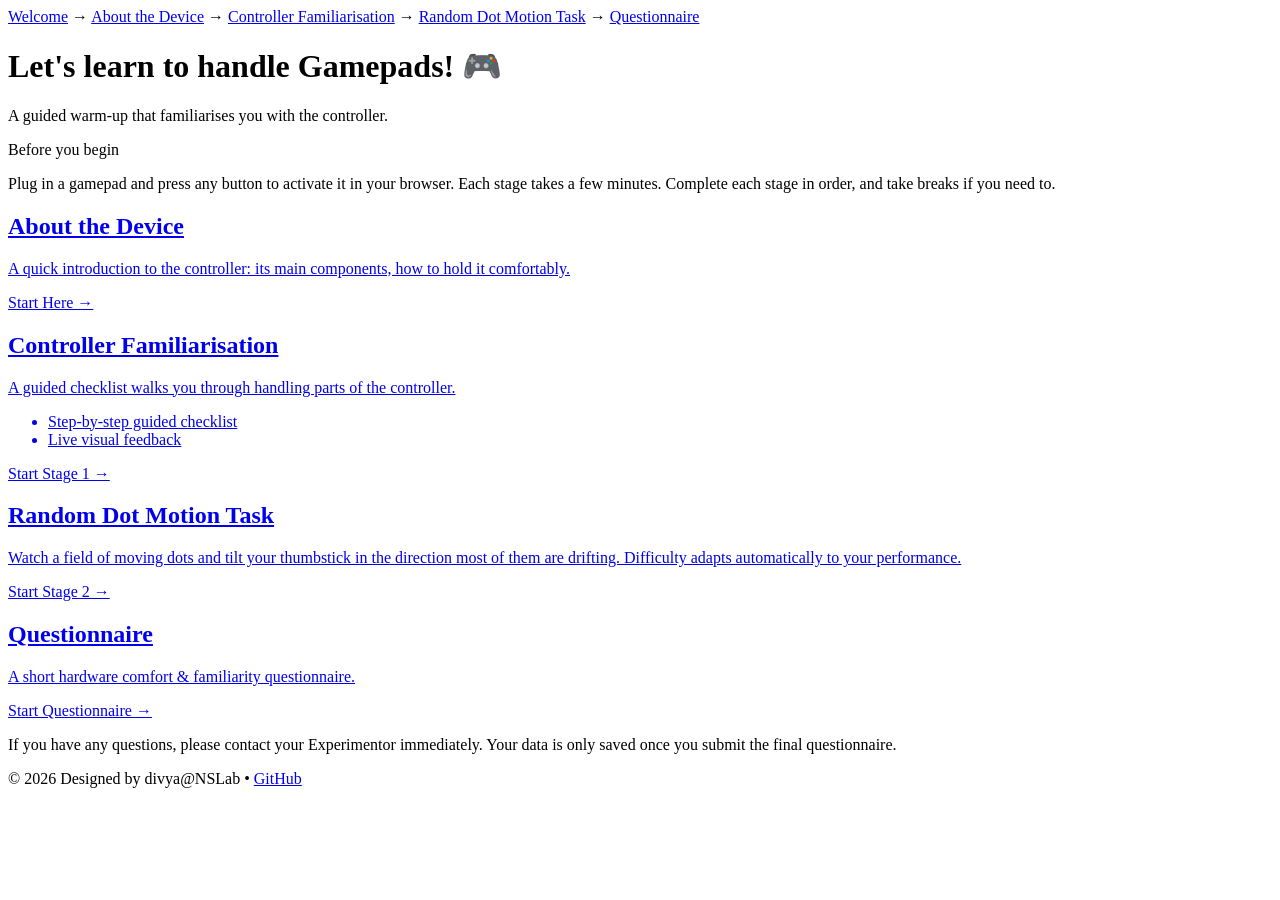
==== index.html @ e4f56fea "Remove unnecessary HTML elements from index.html" ====
<!DOCTYPE html>
<html lang="en">
<head>
    <meta charset="UTF-8">
    <meta name="viewport" content="width=device-width, initial-scale=1.0">
    <title>Gamepad Training Protocol</title>
    <link rel="stylesheet" href="styles.css">
    <link rel="icon" href="images/logo-transp.png">
</head>
<body>
    <div class="main-container">
    <div class="container">
        <nav class="stage-nav" aria-label="Training progress">
            <a class="stage-pill current" href="index.html">Welcome</a>
            <span class="stage-nav-arrow">&rarr;</span>
            <a class="stage-pill upcoming" href="about.html">About the Device</a>
            <span class="stage-nav-arrow">&rarr;</span>
            <a class="stage-pill upcoming" href="stage1.html">Controller Familiarisation</a>
            <span class="stage-nav-arrow">&rarr;</span>
            <a class="stage-pill upcoming" href="stage2.html">Random Dot Motion Task</a>
            <span class="stage-nav-arrow">&rarr;</span>
            <a class="stage-pill upcoming" href="stage3.html">Questionnaire</a>
        </nav>
        <header>
            <h1>Let's learn to handle Gamepads! 🎮</h1>
            <p>A guided warm-up that familiarises you with the controller.</p>
        </header>

        <main>
            <div class="welcome-hero">
                <span class="eyebrow">Before you begin</span>
                <p>
                    Plug in a gamepad and press any button to activate it in your browser. Each stage takes
                    a few minutes. Complete each stage in order, and take breaks if you need to. 
                </p>
            </div>

            <div class="stage-cards">
                <a class="stage-card" href="about.html">
                    <h2>About the Device</h2>
                    <p>
                        A quick introduction to the controller: its main components, how to hold it
                        comfortably.
                    </p>
                    <span class="stage-card-cta">Start Here &rarr;</span>
                </a>

                <a class="stage-card" href="stage1.html">
                    <h2>Controller Familiarisation</h2>
                    <p>
                        A guided checklist walks you through handling parts of the controller.
                    </p>
                    <ul>
                        <li>Step-by-step guided checklist</li>
                        <li>Live visual feedback</li>
                    </ul>
                    <span class="stage-card-cta">Start Stage 1 &rarr;</span>
                </a>

                <a class="stage-card" href="stage2.html">
                    <h2>Random Dot Motion Task</h2>
                    <p>
                        Watch a field of moving dots and tilt your thumbstick in the direction most of them
                        are drifting. Difficulty adapts automatically to your performance.
                    </p>
                    <span class="stage-card-cta">Start Stage 2 &rarr;</span>
                </a>

                <a class="stage-card" href="stage3.html">
                    <h2>Questionnaire</h2>
                    <p>
                        A short hardware comfort &amp; familiarity questionnaire.
                    </p>
                    <span class="stage-card-cta">Start Questionnaire &rarr;</span>
                </a>
            </div>

            <p class="welcome-note">
                If you have any questions, please contact your Experimentor immediately. Your data is only saved once you submit the final
                questionnaire.
            </p>
        </main>
    </div>
    </div>
    <footer class="site-footer" role="contentinfo">
        <div class="footer-inner">
            <p>&copy; 2026 Designed by divya@NSLab • <a href="https://github.com/pathakdivya" target="_blank" rel="noopener noreferrer">GitHub</a></p>
        </div>
    </footer>
</body>
</html>
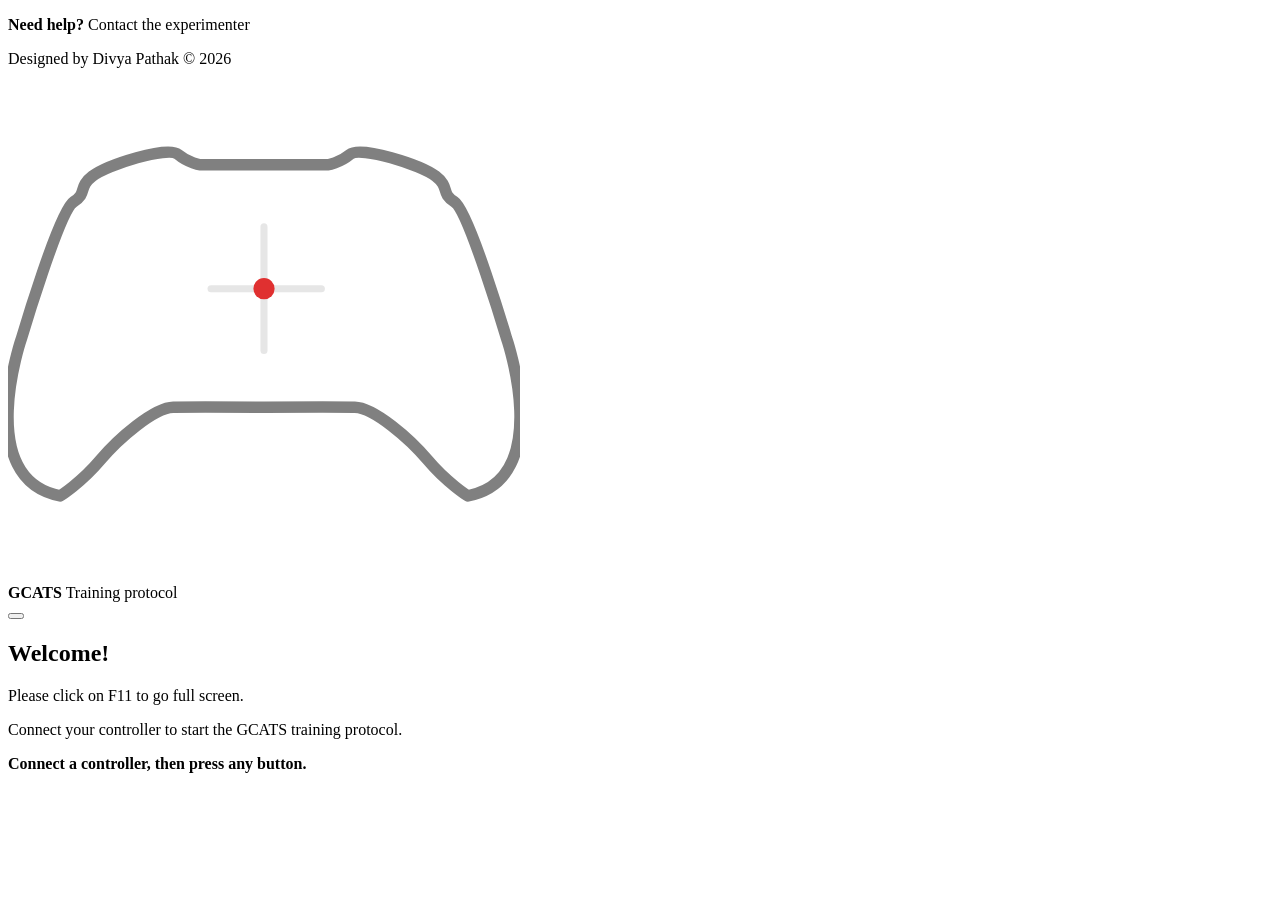
==== commit e53ed2bf: "Add initial HTML structure for GCATS Training" ====
--- a/index.html
+++ b/index.html
@@ -1,91 +1,172 @@
 <!DOCTYPE html>
-<html lang="en">
+<html lang="en" data-theme="dark">
 <head>
-    <meta charset="UTF-8">
-    <meta name="viewport" content="width=device-width, initial-scale=1.0">
-    <title>Gamepad Training Protocol</title>
-    <link rel="stylesheet" href="styles.css">
-    <link rel="icon" href="images/logo-transp.png">
+  <meta charset="UTF-8">
+  <meta name="viewport" content="width=device-width, initial-scale=1.0">
+  <title>GCATS Training</title>
+
+  <!-- Page styling -->
+  <link rel="stylesheet" href="styles.css">
+
+  <!-- Applies the saved light or dark theme  -->
+  <script>document.documentElement.dataset.theme = localStorage.getItem('gcats-theme') === 'light' ? 'light' : 'dark';</script>
+  
+  <!-- Loading index.js -->
+  <script type="module" src="index.js"></script>
 </head>
 <body>
-    <div class="main-container">
-    <div class="container">
-        <nav class="stage-nav" aria-label="Training progress">
-            <a class="stage-pill current" href="index.html">Welcome</a>
-            <span class="stage-nav-arrow">&rarr;</span>
-            <a class="stage-pill upcoming" href="about.html">About the Device</a>
-            <span class="stage-nav-arrow">&rarr;</span>
-            <a class="stage-pill upcoming" href="stage1.html">Controller Familiarisation</a>
-            <span class="stage-nav-arrow">&rarr;</span>
-            <a class="stage-pill upcoming" href="stage2.html">Random Dot Motion Task</a>
-            <span class="stage-nav-arrow">&rarr;</span>
-            <a class="stage-pill upcoming" href="stage3.html">Questionnaire</a>
-        </nav>
-        <header>
-            <h1>Let's learn to handle Gamepads! 🎮</h1>
-            <p>A guided warm-up that familiarises you with the controller.</p>
-        </header>
 
-        <main>
-            <div class="welcome-hero">
-                <span class="eyebrow">Before you begin</span>
-                <p>
-                    Plug in a gamepad and press any button to activate it in your browser. Each stage takes
-                    a few minutes. Complete each stage in order, and take breaks if you need to. 
-                </p>
+
+  <div class="page-shell">
+
+    <!-- Footer -->
+    <footer class="site-footer">
+      <p class="note"><strong>Need help?</strong> Contact the experimenter</p>
+      <div>Designed by Divya Pathak © 2026</div>
+    </footer>
+
+    <div class="neo-shell">
+
+      <!-- Header elements -->
+      <div class="neo-topbar">
+        <div class="brand" aria-label="GCATS Gamepad Training">
+          <div class="brand-mark">
+            <img
+              src="./images/gcats-logo.svg"
+              alt=""
+              class="brand-logo"
+              aria-hidden="true"
+            />
+          </div>
+          <div class="brand-copy">
+            <strong>GCATS</strong>
+            <span>Training protocol</span>
+          </div>
+        </div>
+        <div class="topbar-actions">
+          
+          <!-- Debug helper, mouse only.
+               Visible from the connected screen until the practice ends. -->
+          <button id="skip-step" class="skip-step" type="button" tabindex="-1" hidden>Skip this step</button>
+          
+          <!-- Icon is updated by updateThemeButton() in index.js -->
+          <button
+            id="theme-toggle"
+            class="theme-toggle"
+            type="button"
+            aria-label="Switch colour theme">
+          </button>
+        </div>
+      </div>
+
+      <!-- WELCOME: full-page overlay until full screen and a controller are ready -->
+        <section id="welcome-prompt" class="welcome-prompt" role="dialog" aria-modal="true" aria-labelledby="welcome-prompt-heading">
+        <div class="welcome-prompt-card">
+          <h2 id="welcome-prompt-heading">Welcome!</h2>
+          <p>Please click on F11 to go full screen.</p>
+          <p>Connect your controller to start the GCATS training protocol.</p>
+          <p class="note"><strong>Connect a controller, then press any button.</strong></p>
+        </div>
+      </section>
+
+      <!-- Gamepad !!! -->
+      <main>
+        <div id="training-content" hidden>
+          <section class="hero-grid">
+            
+            <!-- Controller card -->
+            <section class="gamepad-card" id="gamepad-welcome" aria-live="polite" aria-atomic="true">
+              <div class="status-row">
+                <div>
+                  <div id="status-badge" class="status-badge"><span class="status-dot"></span><span id="status-text">Not connected</span></div>
+                  <p id="gamepad-name" class="device-id"></p>
+                </div>
+              </div>
+
+              <!-- If Unknown brand: the participant picks their controller layout-->
+              <div id="gamepad-unknown" class="state" hidden>
+                <h2>Which layout matches?</h2>
+                <p>Your gamepad is connected, but we cannot confidently identify its layout. Choose the controller that looks like yours.</p>
+                <div class="layout-grid">
+                  <button id="choose-xbox" class="layout-choice" type="button" aria-label="Use Xbox controller layout">
+                    <img src="images/Xbox/blank.png" alt="Xbox controller">
+                    <span>XBOX <b aria-hidden="true">→</b></span>
+                  </button>
+                  <button id="choose-playstation" class="layout-choice" type="button" aria-label="Use PlayStation controller layout">
+                    <img src="images/Playstation/blank.png" alt="PlayStation controller">
+                    <span>PLAYSTATION <b aria-hidden="true">→</b></span>
+                  </button>
+                </div>
+              </div>
+
+              <!-- else Recognised brand, parameters set by index.js -->
+              <div id="gamepad-connected" class="state" hidden>
+                <h2 id="connected-heading"></h2>
+                <img id="gamepad-hold-image" class="holding-image" src="" alt="">
+                <p>Press any button on the gamepad to begin.</p>
+              </div>
+
+              <!-- Navigation tutorial -->
+              <section id="navigation-prompt" role="dialog" aria-modal="true" aria-labelledby="navigation-prompt-heading" hidden>
+                <div class="navigation-prompt-card">
+                  <span id="navigation-prompt-heading" class="kicker">Remember these buttons!</span>
+                  <div class="navigation-prompt-grid">
+                    <div class="navigation-prompt-copy">
+                      <img id="navigation-action-image" class="navigation-action-image" src="images/Xbox/d_pad.png" alt="Neon illustration of a gamepad D-pad">
+                      <p id="navigation-action-copy">Press D-pad up or down once. This action is for going to the next page or back to the previous page.</p>
+                      <ul>
+                        <li id="navigation-action-step"><span class="navigation-key">STEP 1 OF 13</span> D-pad up</li>
+                      </ul>
+                      <p id="navigation-practice-status" class="navigation-practice-status">Try: D-pad up.</p>
+                    </div>
+                  </div>
+                </div>
+              </section>
+            </section>
+          </section>
+
+          <!-- Begin Training Introduction card -->
+          <div id="training-intro" class="intro" hidden>
+            <h2>Okay, we are now beginning with the training :)</h2>
+            <h2> A guided training session will follow, which will familiarise you with the gamepad device and how you respond with it.</h2>
+          </div>
+
+          <!-- OVERVIEW: the four stages that follow  -->
+          <section id="training-stages" class="stages" aria-labelledby="training-heading" hidden>
+            <div id="training-heading" class="section-label">What happens next?</div>
+            <div class="stage-grid">
+              <a class="stage-card">
+                <span class="stage-num">Stage 1</span>
+                <h3>About the device</h3>
+                <p>Learn the main controller parts and how they will be used.</p>
+              </a>
+
+              <a class="stage-card">
+                <span class="stage-num">Stage 2</span>
+                <h3>Guided Handling Practice</h3>
+                <p>Practise response using the controller with a guided checklist.</p>
+              </a>
+
+              <a class="stage-card">
+                <span class="stage-num">Stage 3</span>
+                <h3>Small Game</h3>
+                <p>Very short training exercise for improving response using a controller thumbstick</p>
+              </a>
+
+              <a class="stage-card">
+                <span class="stage-num">Stage 4</span>
+                <h3>Questionnaire</h3>
+                <p>Tell us about your prior experience and current level of comfort with the controller.</p>
+              </a>
             </div>
+            
+            <!-- What to do next; the text is set by completeNavigation() in index.js -->
+            <p id="training-next" class="training-next"></p>
+          </section>
+        </div>
+      </main>
+    </div>
 
-            <div class="stage-cards">
-                <a class="stage-card" href="about.html">
-                    <h2>About the Device</h2>
-                    <p>
-                        A quick introduction to the controller: its main components, how to hold it
-                        comfortably.
-                    </p>
-                    <span class="stage-card-cta">Start Here &rarr;</span>
-                </a>
-
-                <a class="stage-card" href="stage1.html">
-                    <h2>Controller Familiarisation</h2>
-                    <p>
-                        A guided checklist walks you through handling parts of the controller.
-                    </p>
-                    <ul>
-                        <li>Step-by-step guided checklist</li>
-                        <li>Live visual feedback</li>
-                    </ul>
-                    <span class="stage-card-cta">Start Stage 1 &rarr;</span>
-                </a>
-
-                <a class="stage-card" href="stage2.html">
-                    <h2>Random Dot Motion Task</h2>
-                    <p>
-                        Watch a field of moving dots and tilt your thumbstick in the direction most of them
-                        are drifting. Difficulty adapts automatically to your performance.
-                    </p>
-                    <span class="stage-card-cta">Start Stage 2 &rarr;</span>
-                </a>
-
-                <a class="stage-card" href="stage3.html">
-                    <h2>Questionnaire</h2>
-                    <p>
-                        A short hardware comfort &amp; familiarity questionnaire.
-                    </p>
-                    <span class="stage-card-cta">Start Questionnaire &rarr;</span>
-                </a>
-            </div>
-
-            <p class="welcome-note">
-                If you have any questions, please contact your Experimentor immediately. Your data is only saved once you submit the final
-                questionnaire.
-            </p>
-        </main>
-    </div>
-    </div>
-    <footer class="site-footer" role="contentinfo">
-        <div class="footer-inner">
-            <p>&copy; 2026 Designed by divya@NSLab • <a href="https://github.com/pathakdivya" target="_blank" rel="noopener noreferrer">GitHub</a></p>
-        </div>
-    </footer>
+  </div>
 </body>
 </html>
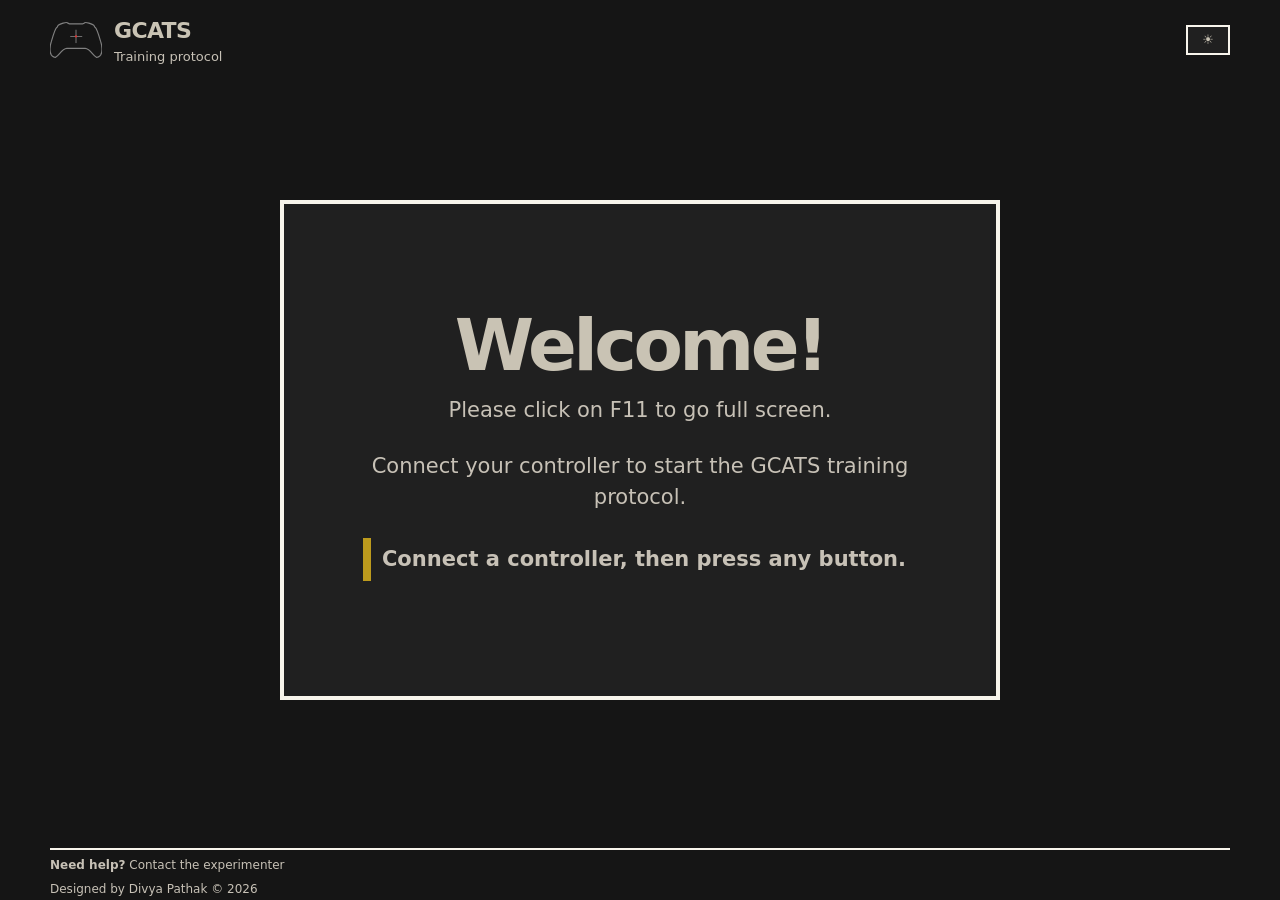
==== commit 35fa80b7: "Update index.html" ====
--- a/index.html
+++ b/index.html
@@ -136,25 +136,24 @@
             <div id="training-heading" class="section-label">What happens next?</div>
             <div class="stage-grid">
               <a class="stage-card">
-                <span class="stage-num">Stage 1</span>
                 <h3>About the device</h3>
                 <p>Learn the main controller parts and how they will be used.</p>
               </a>
 
               <a class="stage-card">
-                <span class="stage-num">Stage 2</span>
+                <span class="stage-num">Stage 1</span>
                 <h3>Guided Handling Practice</h3>
                 <p>Practise response using the controller with a guided checklist.</p>
               </a>
 
               <a class="stage-card">
-                <span class="stage-num">Stage 3</span>
+                <span class="stage-num">Stage 2</span>
                 <h3>Small Game</h3>
                 <p>Very short training exercise for improving response using a controller thumbstick</p>
               </a>
 
               <a class="stage-card">
-                <span class="stage-num">Stage 4</span>
+                <span class="stage-num">Stage 3</span>
                 <h3>Questionnaire</h3>
                 <p>Tell us about your prior experience and current level of comfort with the controller.</p>
               </a>
--- a/styles.css
+++ b/styles.css
@@ -0,0 +1,318 @@
+/* ===== COLOURS: light theme is the default; the dark block replaces the values when <html data-theme="dark"> ===== */
+:root { --bg: #ffffff; --ink: #171717; --panel: #fffdf7; --muted: #5f5a50; --border: #171717; --blue: #7aa7ff; --yellow: #ffd84d; --green: #65d987; --red: #ff6b6b; --purple: #ba9cff; --shadow: #333333; --sage: #a0af77; --warm-sand: #9ea149; --muted-blue: #a3c1ad; --wash: #8b9eb2; }
+html[data-theme="dark"] { --bg: #151515; --ink: #c9c3b4; --panel: #202020; --muted: #c7c1b6; --border: #f8f5ec; --blue: #7aa7ff; --yellow: #bd9b1d; --green: #69e18c; --red: #a76f6f; --purple: #b69cff; --sage: #1b1f11; --warm-sand: #213a52; --muted-blue: #2f3d4f; --shadow: #d3dad9; --wash: #283425; }
+
+/* ===== BASE PAGE ===== */
+* { box-sizing: border-box; }
+body { margin: 0; background: var(--bg); color: var(--ink); font-family: Inter,ui-sans-serif,system-ui,-apple-system,BlinkMacSystemFont,"Segoe UI",sans-serif; line-height: 1.5; width: 100%; height: 100%; overflow: hidden; }
+body { display: flex; flex-direction: column; min-height: 100vh; }
+
+/* ===== 1. WELCOME OVERLAY ===== */
+.welcome-prompt { position: fixed; inset: 0; z-index: 20; display: grid; place-items: center; padding: 24px; background: var(--bg); }
+.welcome-prompt[hidden] { display: none; }
+.welcome-prompt-card { width: min(720px, 100%); padding: clamp(28px, 6vw, 72px); border: 4px solid var(--border); background: var(--panel); text-align: center; }
+.welcome-prompt-card h2 { margin: 16px 0; font-size: clamp(34px, 7vw, 72px); line-height: .95; letter-spacing: -.05em; }
+.welcome-prompt-card p { max-width: 560px; margin: 0 auto 24px; color: var(--muted); font-size: clamp(16px, 2vw, 21px); }
+
+/* ===== NAVIGATION PRACTICE OVERLAY ===== */
+.navigation-prompt-card { width: min(1100px, 100%); max-height: calc(100vh - 48px); padding: clamp(22px, 4vw, 42px); border: 4px solid var(--border); background: var(--panel); }
+.navigation-prompt-grid { grid-template-columns: minmax(0, 1fr) minmax(280px, .8fr); gap: 24px; align-items: center; }
+.navigation-prompt-copy p, .navigation-prompt-copy li { color: var(--muted); font-size: clamp(10px, 1.5vw, 18px); }
+.navigation-prompt-copy li + li { margin-top: 10px; }
+.navigation-key { display: inline-block; min-width: 44px; padding: 4px 8px; border: 2px solid var(--border); background: var(--yellow); color: #111; font-weight: 900; text-align: center; }
+#navigation-action-step .navigation-key { min-width: 0; padding: 0; border: 0; background: none; color: inherit; font-weight: 800; }
+.navigation-practice-status { margin-top: 18px; padding: 12px; border: 2px solid var(--border); background: var(--bg); font-weight: 800; }
+.navigation-prompt-card .navigation-action-image { display: block; width: min(100%, 420px); margin: 0 auto 18px; object-fit: contain; }
+
+@media (max-width: 760px) {
+  .navigation-prompt-grid { grid-template-columns: 1fr; }
+}
+
+/* ===== PAGE FRAME, TOP BAR AND LOGO ===== */
+.page-shell { height: 100vh; display: grid; grid-template-rows: auto 1fr auto; overflow: hidden; }
+button, a { font: inherit; }
+a { color: inherit; }
+.neo-shell { width: min(1180px,calc(100% - 32px)); margin: 0 auto; padding: 24px 0 52px; }
+.neo-topbar { align-items: center; gap: 16px; margin-bottom: 34px; position: relative; z-index: 30; }
+.site-footer .note { margin: 0 0 6px; padding: 0; border-left: 0; background: transparent; font-size: inherit; }
+.brand { display: flex; align-items: center; gap: 12px; }
+.brand-mark { display: flex; place-items: center; width: 52px; height: 52px; color: #111; font-weight: 950; font-size: 22px; }
+.brand-mark { align-items: center; justify-content: center; background: transparent; }
+.brand-logo { display: block; width: 100%; height: 100%; object-fit: contain; }
+.brand-copy strong { display: block; font-size: 22px; letter-spacing: -.03em; }
+.brand-copy span { display: block; color: var(--muted); font-size: 13px; }
+.theme-toggle { width: 48px; min-width: 48px; height: 32px; min-height: 32px; display: inline-flex; align-items: center; justify-content: center; flex: 0 0 auto; border: 2px solid var(--border); background: var(--panel); color: var(--ink); padding: 0; font-size: 14px; line-height: 1; white-space: nowrap; font-weight: 850; cursor: pointer; }
+.theme-toggle:active, .layout-choice:active { transform: translate(3px,3px); }
+
+/* ===== INTRO HEADING AND CONTROLLER CARD ===== */
+.hero-grid { display: grid; grid-template-columns: minmax(0,1.05fr) minmax(360px,.95fr); gap: 28px; align-items: stretch; }
+.intro { padding: 8px 4px; }
+.kicker { display: inline-block; background: var(--yellow); color: #111; border: 3px solid #111; padding: 6px 10px; font-weight: 950; text-transform: uppercase; letter-spacing: .08em; font-size: 12px; transform: rotate(-1deg); }
+h1 { font-size: clamp(46px,7vw,88px); line-height: .91; letter-spacing: -.065em; margin: 22px 0 20px; max-width: 760px; }
+.intro>p { font-size: clamp(18px,2vw,23px); max-width: 650px; color: var(--muted); margin: 0 0 26px; }
+.gamepad-card { background: var(--panel); border: 2px solid var(--border); padding: 22px; min-height: 500px; display: flex; flex-direction: column; }
+.status-row { display: flex; align-items: flex-start; justify-content: space-between; gap: 14px; margin-bottom: 18px; }
+.status-badge { display: inline-flex; align-items: center; gap: 9px; border: 2px solid var(--border); padding: 7px 10px; background: var(--red); color: #111; font-weight: 950; text-transform: uppercase; font-size: 12px; }
+.status-badge.connected { background: var(--green); }
+.status-dot { width: 10px; height: 10px; border: 2px solid #111; background: #111; border-radius: 50%; }
+.device-id { font-size: 12px; color: var(--muted); overflow-wrap: anywhere; margin: 8px 0 0; }
+.state { flex: 1; display: flex; flex-direction: column; justify-content: center; }
+.state h2 { font-size: clamp(30px,4vw,48px); line-height: 1; letter-spacing: -.045em; margin: 8px 0 12px; }
+.state p { color: var(--muted); margin: 0 0 18px; }
+.holding-image { display: block; width: 100%; max-height: 430px; object-fit: contain; margin: 4px auto 10px; border: 3px solid var(--border); background: #000; }
+.layout-grid { display: grid; grid-template-columns: 1fr 1fr; gap: 14px; margin-top: 6px; }
+.layout-choice { border: 3px solid var(--border); background: var(--bg); color: var(--ink); box-shadow: 5px 5px 0 var(--shadow); padding: 10px; cursor: pointer; text-align: left; font-weight: 950; }
+.layout-choice img { display: block; width: 100%; aspect-ratio: 1/1; object-fit: contain; background: #000; border: 2px solid var(--border); margin-bottom: 10px; }
+.layout-choice span { display: flex; justify-content: space-between; align-items: center; gap: 8px; }
+.layout-choice:focus-visible, .theme-toggle:focus-visible { outline: 4px solid var(--blue); outline-offset: 4px; }
+
+/* ===== OVERVIEW ("What happens next?") ===== */
+.stages { margin-top: 52px; }
+.section-label { font-size: 13px; font-weight: 950; text-transform: uppercase; letter-spacing: .1em; margin-bottom: 14px; }
+.stage-grid { display: grid; grid-template-columns: repeat(4,1fr); }
+.stage-card { display: flex; flex-direction: column; text-decoration: none; background: var(--panel); border: 0.5px solid var(--border); box-shadow: 2px 2px 0 var(--shadow); padding: 18px; min-height: 225px; }
+.stage-card:nth-child(1) { background: var(--sage); color: var(--ink); }
+.stage-card:nth-child(2) { background: var(--warm-sand); color: var(--ink); }
+.stage-card:nth-child(3) { background: var(--muted-blue); color: var(--ink); }
+.stage-card:nth-child(4) { background: var(--wash); color: var(--ink); }
+.stage-num { font-size: 13px; font-weight: 950; text-transform: uppercase; }
+.stage-card h3 { font-size: 22px; line-height: 1.05; letter-spacing: -.03em; margin: 26px 0 10px; color: inherit; }
+.stage-card p { font-size: 12px; margin: 0 0 16px; color: inherit; }
+.stage-card strong { margin-top: auto; }
+
+/* ===== HELP NOTE AND FOOTER ===== */
+.note { margin-top: 28px; border-left: 8px solid var(--yellow); padding: 12px 16px; background: var(--panel); font-size: 14px; }
+.site-footer { width: min(1180px,calc(100% - 32px)); margin: 0 auto 32px; border-top: 3px solid var(--border); padding-top: 16px; color: var(--muted); font-size: 13px; position: relative; z-index: 30; }
+[hidden] { display: none!important; }
+
+@media(max-width:1000px) {
+  .neo-topbar { grid-template-columns: auto minmax(0, 1fr) auto; gap: 12px; }
+  .hero-grid { grid-template-columns: 1fr; }
+  .gamepad-card { min-height: 430px; }
+  .stage-grid { grid-template-columns: 1fr 1fr; }
+}
+
+@media(max-width:560px) {
+  .neo-shell { width: min(100% - 20px,1180px); padding-top: 14px; }
+  .brand-copy span { display: none; }
+  .theme-toggle { width: 44px; min-width: 44px; height: 30px; min-height: 30px; font-size: 13px; }
+  .layout-grid, .stage-grid { grid-template-columns: 1fr; }
+  .gamepad-card { padding: 16px; box-shadow: 5px 5px 0 var(--shadow); }
+  h1 { font-size: 48px; }
+}
+
+@media (min-width: 901px) {
+  html, body { width: 100%; margin: 0; overflow: hidden; }
+  .neo-shell { width: min(1180px, calc(100% - 32px)); margin: 0 auto; padding: clamp(10px, 1.5vh, 18px) 0 clamp(8px, 1vh, 12px); grid-template-rows: auto auto minmax(0, 1fr); }
+  .neo-topbar { display: grid; grid-template-columns: auto 1fr auto; align-items: center; gap: 24px; margin-bottom: 20px; }
+  .brand, .theme-toggle { flex-shrink: 0; }
+  main { display: grid; grid-template-rows: minmax(0, 1fr) auto auto; gap: clamp(8px, 1.1vh, 12px); }
+  .hero-grid { min-height: 0; height: 100%; gap: clamp(18px, 2vw, 28px); align-items: stretch; }
+  .intro { min-height: 0; padding: 4px; align-self: center; }
+  h1 { font-size: clamp(42px, min(6.5vw, 7.2vh), 76px); margin: clamp(8px, 1.4vh, 16px) 0 clamp(8px, 1.2vh, 14px); }
+  .intro > p { font-size: clamp(16px, min(1.8vw, 2.1vh), 21px); margin-bottom: 0; }
+  .gamepad-card { min-height: 0; height: 100%; padding: clamp(12px, 1.6vh, 18px); }
+  .status-row { margin-bottom: clamp(6px, 0.9vh, 10px); }
+  .state { min-height: 0; }
+  .state h2 { font-size: clamp(28px, min(3.4vw, 4.2vh), 42px); margin: 6px 0 9px; }
+  .state p { margin-bottom: clamp(8px, 1vh, 12px); }
+  .holding-image { width: auto; max-width: 100%; height: auto; max-height: min(24vh, 235px); margin: 2px auto 6px; }
+  .layout-grid { gap: 10px; }
+  .layout-choice { padding: 8px; }
+  .layout-choice img { aspect-ratio: auto; height: min(16vh, 145px); object-fit: contain; margin-bottom: 7px; }
+  .stages { margin-top: 0; }
+  .section-label { margin-bottom: 7px; }
+  .stage-grid { gap: 10px; }
+  .stage-card { min-height: 0; height: clamp(108px, 13vh, 138px); padding: 11px 13px; }
+  .stage-num { font-size: 11px; }
+  .stage-card h3 { font-size: clamp(16px, 1.9vh, 19px); margin: 5px 0 4px; }
+  .stage-card p { font-size: clamp(11px, 1.35vh, 13px); line-height: 1.25; margin: 0 0 4px; }
+  .stage-card strong { font-size: 12px; }
+  .note { margin-top: 0; padding: 6px 11px; font-size: 12px; }
+  .site-footer { width: min(1180px, calc(100% - 32px)); height: clamp(30px, 4vh, 40px); margin: 0 auto; padding-top: 6px; border-top: 2px solid var(--border); font-size: 12px; }
+}
+
+@media (min-width: 901px) and (max-height: 720px) {
+  .brand-mark { width: 44px; height: 44px; }
+  .brand-copy strong { font-size: 19px; }
+  .theme-toggle { width: 44px; min-width: 44px; height: 30px; min-height: 30px; padding: 0; font-size: 13px; }
+  h1 { font-size: clamp(36px, 6vh, 48px); }
+  .intro > p { font-size: 15px; line-height: 1.35; }
+  .holding-image { max-height: 19vh; }
+  .layout-choice img { height: min(13vh, 105px); }
+  .stage-card { height: 96px; padding: 8px 10px; }
+  .stage-card h3 { font-size: 15px; margin: 3px 0; }
+  .stage-card p { font-size: 10.5px; line-height: 1.15; }
+  .section-label, .note { font-size: 11px; }
+}
+
+@media (min-width: 901px) {
+  html, body { height: auto; min-height: 100%; overflow-x: hidden; overflow-y: auto; }
+  .page-shell { min-height: 100dvh; height: 100dvh; display: grid; grid-template-rows: minmax(0, 1fr) auto; overflow: hidden; }
+  .neo-shell { height: 100%; min-height: 0; overflow: visible; }
+  .neo-shell { display: block; }
+  main { min-height: 0; overflow: visible; }
+  .theme-toggle { width: 44px; min-width: 44px; height: 30px; min-height: 30px; padding: 0; font-size: 13px; }
+  .site-footer { margin-bottom: 16px; }
+}
+/* All Welcome-flow states use one stable centered box. */
+.welcome-prompt-card, .navigation-prompt-card, #gamepad-welcome { width: min(720px, calc(100vw - 48px)); height: min(500px, calc(100dvh - 180px)); min-height: 0; max-height: none; padding: clamp(24px, 4vw, 48px); border: 4px solid var(--border); box-sizing: border-box; }
+.welcome-prompt-card .kicker, .navigation-prompt-card .kicker { transform: none; }
+.welcome-prompt-card, .navigation-prompt-card { display: flex; flex-direction: column; justify-content: center; overflow: hidden; }
+#gamepad-welcome { position: fixed; top: 50%; left: 50%; z-index: 25; transform: translate(-50%, -50%); overflow: hidden; }
+#navigation-prompt { position: absolute; inset: 0; z-index: 2; display: grid; place-items: center; padding: 0; background: var(--panel); }
+#navigation-prompt[hidden] { display: none; }
+#navigation-prompt .navigation-prompt-card { width: 100%; height: 100%; max-height: none; padding: clamp(24px, 4vw, 48px); border: 0; overflow: hidden; }
+.navigation-prompt-card { overflow: hidden; }
+.navigation-prompt-grid { display: block; }
+.neo-topbar { display: flex; justify-content: flex-start; }
+.neo-topbar .theme-toggle { margin-left: auto; }
+.navigation-prompt-card .navigation-action-image { max-height: 190px; }
+
+@media (max-width: 760px) {
+  .welcome-prompt-card, .navigation-prompt-card, #gamepad-welcome { width: calc(100vw - 28px); height: min(520px, calc(100dvh - 140px)); padding: 22px; }
+}
+/* Footer is listed before the page in index.html but shown at the bottom. */
+.page-shell > .site-footer { order: 2; }
+/* Navigation practice: message shown after the right button is pressed. */
+.navigation-practice-status.pressed { background: var(--green); color: #111; }
+/* Overview after the practice: centre it on the page instead of the bottom. */
+#training-content { min-height: calc(100dvh - 200px); display: flex; flex-direction: column; justify-content: center; }
+/* Arrow between the stage cards, drawn in the gap beside each card. */
+.stage-grid { --stage-gap: 36px; gap: var(--stage-gap); }
+.stage-card { position: relative; }
+.stage-card:not(:last-child)::after { content: "→"; position: absolute; top: 50%; left: 100%; width: var(--stage-gap); transform: translateY(-50%); text-align: center; color: var(--ink); font-size: 22px; font-weight: 900; }
+
+@media (max-width: 1000px) {
+  .stage-card:not(:last-child)::after { display: none; }
+}
+/* Last navigation page: a taller choice box with space between the lines. */
+.navigation-practice-status.roomy { padding: 22px 16px; line-height: 2.4; }
+/* The Y / B key boxes inherit the tall line spacing and touch each other; give them their own height and some space on either side. */
+.navigation-practice-status.roomy .navigation-key { line-height: 1.2; margin: 0 8px; vertical-align: middle; }
+/* Space between the "Remember these buttons!" heading and the picture below it. */
+.navigation-prompt-card .kicker { margin-bottom: 8px; }
+/* Learn to handle the gamepad: the choice box under the stage cards. */
+.training-next { display: inline-block; margin: 24px 0 0; padding: 14px 20px; border: 2px solid var(--border); background: var(--panel); font-weight: 800; }
+/* Overview layout fixes (the controller card is fixed-position, so the grid that holds it is empty here and must not take up any height). */
+#training-content > .hero-grid { height: auto; min-height: 0; flex: 0 0 auto; }
+/* Line the intro text up with the stage cards instead of centring it. */
+#training-content > .intro { align-self: stretch; max-width: none; padding: 0; margin-bottom: 28px; }
+#training-content > .intro > p { max-width: 900px; }
+/* Top-right group: debug "Skip this step" button next to the theme switch. */
+.topbar-actions { display: flex; align-items: center; gap: 12px; margin-left: auto; }
+.skip-step { height: 30px; padding: 0 12px; border: 2px solid var(--border); background: var(--panel); color: var(--ink); font-size: 13px; font-weight: 850; cursor: pointer; }
+
+/* ===== ABOUT PAGE (about.html): rules that would clash with the index page are scoped to body.page-about ===== */
+html:has(body.page-about), body.page-about { width: 100%; height: 100%; margin: 0; overflow: hidden; }
+body.page-about { background: var(--bg); color: var(--ink); font-family: Inter, ui-sans-serif, system-ui, -apple-system, BlinkMacSystemFont, "Segoe UI", sans-serif; line-height: 1.5; }
+.is-hidden { display: none !important; }
+
+/* ===== 3. PAGE SHELL — centred column holding everything ===== */
+body.page-about .neo-shell { width: min(1180px, calc(100% - 32px)); height: calc(100vh - 34px); margin: 0 auto; padding: 12px 0 8px; display: flex; flex-direction: column; overflow: hidden; }
+
+/* ===== 4. TOP BAR — brand | progress trail | theme toggle ===== */
+body.page-about .neo-topbar { display: grid; grid-template-columns: auto minmax(0, 1fr) auto; align-items: center; gap: 16px; margin-bottom: 12px; flex-shrink: 0; }
+/* Brand (logo + title) */
+body.page-about .brand { display: flex; align-items: center; gap: 12px; flex-shrink: 0; }
+body.page-about .brand-mark { width: 52px; height: 52px; display: flex; align-items: center; justify-content: center; background: transparent; }
+/* Progress trail: Welcome → About → Familiarisation → ... */
+.progress { display: flex; gap: 8px; align-items: center; justify-content: center; overflow-x: auto; min-width: 0; padding: 2px; margin: 0; }
+.progress a { white-space: nowrap; text-decoration: none; border: 0.2px solid var(--border); padding: 7px 11px; background: var(--panel); font-weight: 750; font-size: 13px; }
+.progress .current { background: var(--yellow); color: #111; }
+.progress .current.about-progress-half { background: linear-gradient(90deg, var(--yellow) 50%, var(--panel) 50%); }
+.progress-arrow { font-weight: 900; color: var(--muted); flex-shrink: 0; }
+
+/* ===== 5. MAIN PANEL — heading and controller diagram ===== */
+.about-panel { min-height: 0; flex: 1; border: 2px solid var(--border); background: var(--panel); padding: 16px; display: grid; grid-template-columns: minmax(0, 1fr) minmax(0, 1fr); gap: 14px; overflow: hidden; }
+.about-copy, .visualizer-panel { min-width: 0; min-height: 0; display: flex; flex-direction: column; border: 1px solid var(--border); padding: 18px; }
+.about-copy { justify-content: flex-start; gap: 18px; overflow: hidden; }
+.about-pages { min-height: 0; flex: 1; display: flex; flex-direction: column; gap: 14px; }
+.about-page { min-height: 0; display: flex; flex-direction: column; gap: 18px; }
+.about-page.is-hidden { display: none; }
+.about-page-indicator { flex-shrink: 0; border: 1px solid var(--border); padding: 7px 10px; color: var(--muted); font-size: 12px; font-weight: 750; }
+.visualizer-panel { gap: 12px; }
+.visualizer-heading-row { display: flex; align-items: stretch; justify-content: space-between; gap: 12px; flex-shrink: 0; }
+.about-copy h3 { margin: 0; font-size: 20px; line-height: 1.1; }
+.about-copy-text { margin: -8px 0 0; color: var(--muted); font-size: 11px; line-height: 1.55; }
+.about-component-list { margin: -8px 0 0; padding-left: 20px; color: var(--muted); font-size: 11px; line-height: 1.45; }
+.about-component-list li { margin-bottom: 7px; }
+.grip-comparison { width: 100%; display: block; border: 1px solid var(--border); object-fit: cover; }
+.rdm-setup-panel { display: flex; flex-direction: column; gap: 10px; border: 1px solid var(--border); padding: 14px; margin-top: 2px; }
+.rdm-setup-panel h3 { font-size: 18px; }
+.rdm-field-label, .rdm-setup-hint { margin: 0; color: var(--muted); font-size: 13px; }
+.rdm-choice-row { display: grid; grid-template-columns: 1fr 1fr; gap: 10px; }
+.rdm-choice-btn { min-height: 44px; border: 2px solid var(--border); background: var(--panel); color: var(--ink); font: inherit; font-weight: 800; cursor: pointer; }
+.rdm-choice-btn.selected { background: var(--yellow); color: #111; }
+.visualizer-title { margin: 0; font-size: clamp(24px, 3vw, 42px); line-height: 1; letter-spacing: -0.04em; }
+.visualizer-note { max-width: 210px; border: 1px solid var(--border); padding: 8px 10px; color: var(--muted); font-size: 12px; line-height: 1.3; }
+/* Stage: area that holds the empty-state message or a controller diagram */
+.controller-stage { min-height: 0; flex: 1; display: grid; grid-template-rows: minmax(0, 1fr); grid-template-columns: minmax(0, 1fr); place-items: center; overflow: hidden; border: 0.2px solid var(--border); background: color-mix(in srgb, var(--panel) 88%, #000 12%); padding: 10px; }
+.controller-empty-state { text-align: center; color: var(--muted, #666); max-width: 42ch; }
+.controller-empty-state strong { display: block; color: var(--ink, #111); font-size: clamp(26px, 3vw, 42px); line-height: 1; margin-bottom: 10px; }
+.controller-diagram { width: min(720px, 96%); height: 100%; max-height: 650px; min-height: 0; }
+/* SVG fills the diagram box; its viewBox scales to fit (preserveAspectRatio "meet"), so the whole gamepad stays visible at any screen size */
+.controller-svg, #about-xbox-viz { display: block; width: 100%; height: 100%; overflow: visible; }
+/* Call-to-action link to the next stage */
+.neo-button { align-self: stretch; display: inline-flex; align-items: center; justify-content: center; min-height: 46px; text-decoration: none; background: var(--blue); color: #111; border: 2px solid #111; padding: 9px 16px; font-weight: 900; flex-shrink: 0; }
+
+/* ===== 6. XBOX DIAGRAM — SVG parts (classes toggled by about.js) ===== */
+.gp-base { fill: none; stroke: var(--border); stroke-width: 1; stroke-linejoin: round; stroke-linecap: round; vector-effect: non-scaling-stroke; }
+.gp-part { fill: #606060; stroke: #111827; stroke-width: 2; transition: fill 0.06s ease; }
+.gp-part.active { fill: var(--green, #65d987); }
+.gp-text { fill: #fff; font-size: 15px; font-weight: 800; pointer-events: none; }
+.stickRing { fill: #777; stroke: #111827; stroke-width: 4; }
+.stickDead { fill: #3b3b3b; }
+.stickDot { fill: #222; stroke: #111827; stroke-width: 2; }
+.stickDot.active { fill: var(--green, #65d987); }
+#about-xbox-ls-group.active .stickRing, #about-xbox-rs-group.active .stickRing { stroke: var(--blue, #7aa7ff); stroke-width: 8; }
+.stickLabel { fill: #111827; font-size: 18px; font-weight: 800; text-anchor: middle; }
+.triggerFill { fill: var(--green, #65d987); }
+.dpad-dir.active { fill: var(--green, #65d987) !important; opacity: 0.92; }
+.dpad-ring { fill: none; stroke: #606666; stroke-width: 1; vector-effect: non-scaling-stroke; }
+
+/* ===== 7. PLAYSTATION DIAGRAM — SVG parts ===== */
+#about-playstation-viz .ps-body { fill: #e9e9e9; stroke: #111827; stroke-width: 0.35; }
+#about-playstation-viz .ps-part { fill: #5f5f5f; stroke: #111827; stroke-width: 0.35; }
+#about-playstation-viz .ps-part.active { fill: var(--green, #65d987); }
+#about-playstation-viz .ps-stick-dot { fill: #262626; stroke: #111827; stroke-width: 0.45; }
+#about-playstation-viz .ps-stick-dot.active { fill: var(--green, #65d987); }
+#about-playstation-viz .ps-stick-group.active .ps-stick-dot { stroke: var(--blue, #7aa7ff); stroke-width: 1.1; }
+/* Shoulder buttons / triggers: invisible until pressed */
+#ps-shoulder-controls { pointer-events: none; }
+.ps-shoulder-input { fill: transparent !important; stroke: none; transition: fill 0.06s ease, opacity 0.06s ease; }
+.ps-shoulder-input.active { fill: var(--green, #65d987) !important; opacity: 0.9; }
+.ps-trigger-input { fill: var(--green, #65d987) !important; opacity: 0; }
+.ps-trigger-input.active { fill: var(--green, #65d987) !important; }
+
+/* ===== 8. FOOTER ===== */
+body.page-about .site-footer { width: min(1180px, calc(100% - 32px)); height: 34px; margin: 0 auto; border-top: 0.2px solid var(--border); padding-top: 7px; color: var(--muted); font-size: 12px; }
+
+@media (max-width: 1000px) {
+  body.page-about .neo-topbar { gap: 10px; }
+  .progress { justify-content: flex-start; }
+  .progress a { font-size: 11px; padding: 5px 7px; }
+  .progress-arrow { font-size: 11px; }
+}
+
+@media (max-width: 720px) {
+  html:has(body.page-about), body.page-about { overflow: auto; }
+  body.page-about .neo-shell { height: auto; min-height: 100vh; }
+  body.page-about .neo-topbar { grid-template-columns: 1fr; }
+  .progress { justify-content: flex-start; }
+  body.page-about .theme-toggle { justify-self: start; }
+  body.page-about .brand-copy span { display: none; }
+  .about-panel { grid-template-columns: 1fr; overflow: visible; }
+  .about-copy { min-height: 280px; }
+  .visualizer-panel { min-height: 620px; }
+  .visualizer-heading-row { flex-direction: column; }
+  .visualizer-note { max-width: none; }
+  .controller-stage { min-height: 520px; }
+  body.page-about .site-footer { height: auto; margin-bottom: 14px; }
+}
+/* About page in full screen: larger text for pages 1 and 2. about.js adds the "is-fullscreen" class to <html> (same full-screen check as the welcome page). Sizes follow the screen height so the text still fits. */
+html.is-fullscreen .about-copy-text, html.is-fullscreen .about-component-list, html.is-fullscreen .rdm-field-label, html.is-fullscreen .rdm-setup-hint { font-size: clamp(16px, 2.1vh, 22px); }
+html.is-fullscreen .about-copy h3 { font-size: clamp(24px, 3vh, 32px); }
+html.is-fullscreen .rdm-setup-panel h3 { font-size: clamp(22px, 2.8vh, 30px); }
+html.is-fullscreen .about-page-indicator { font-size: clamp(15px, 1.8vh, 19px); }
+html.is-fullscreen .rdm-choice-btn, html.is-fullscreen .neo-button { font-size: clamp(16px, 2vh, 21px); }
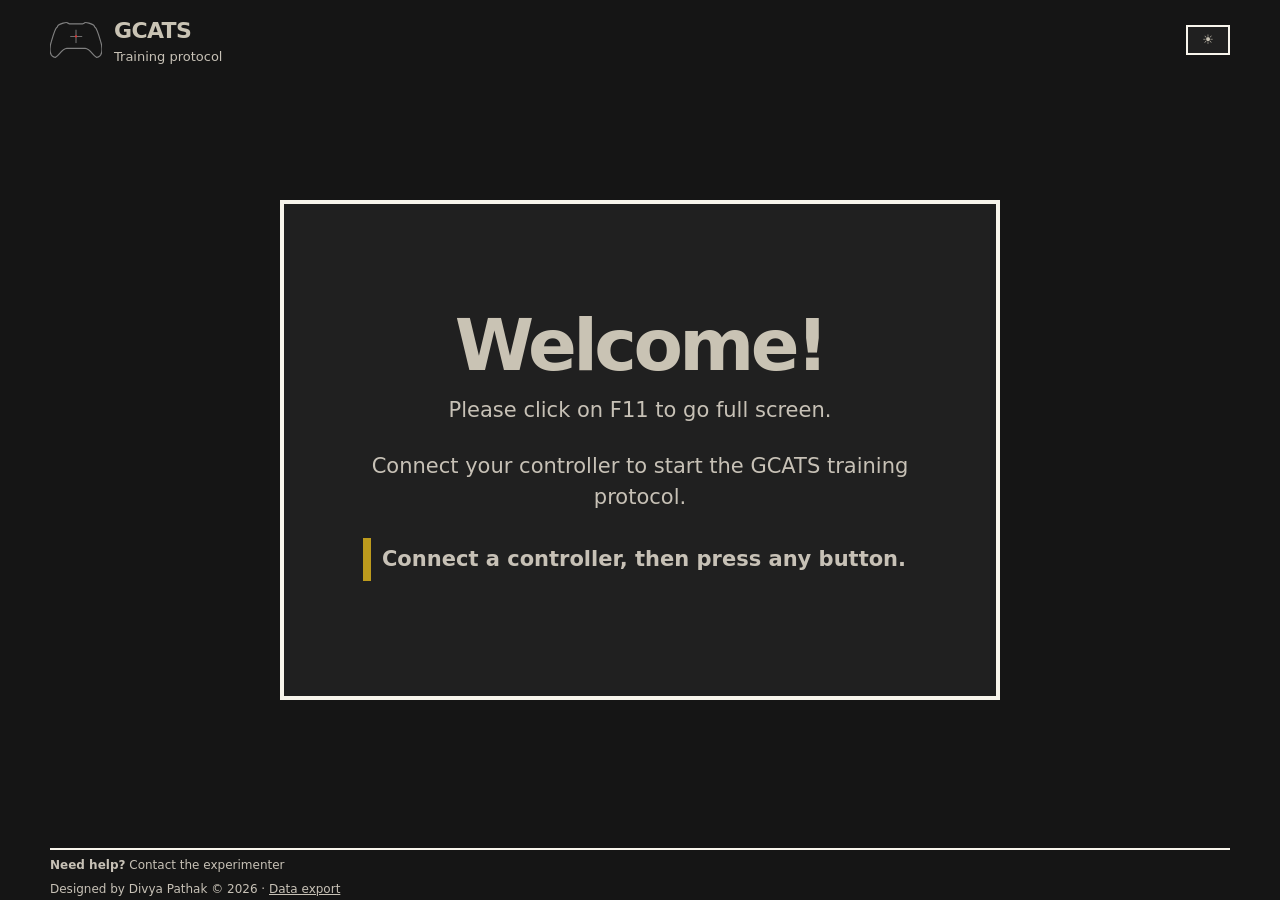
==== commit c4dd032b: "add all new edits" ====
--- a/index.html
+++ b/index.html
@@ -22,7 +22,7 @@
     <!-- Footer -->
     <footer class="site-footer">
       <p class="note"><strong>Need help?</strong> Contact the experimenter</p>
-      <div>Designed by Divya Pathak © 2026</div>
+      <div>Designed by Divya Pathak © 2026 · <a href="data.html">Data export</a></div>
     </footer>
 
     <div class="neo-shell">
@@ -44,11 +44,9 @@
           </div>
         </div>
         <div class="topbar-actions">
-          
-          <!-- Debug helper, mouse only.
+          <!-- Debug helper, mouse only (tabindex -1 keeps it out of keyboard focus).
                Visible from the connected screen until the practice ends. -->
           <button id="skip-step" class="skip-step" type="button" tabindex="-1" hidden>Skip this step</button>
-          
           <!-- Icon is updated by updateThemeButton() in index.js -->
           <button
             id="theme-toggle"
@@ -69,11 +67,10 @@
         </div>
       </section>
 
-      <!-- Gamepad !!! -->
+      <!-- GAMEPAD CONNECTED -->
       <main>
         <div id="training-content" hidden>
           <section class="hero-grid">
-            
             <!-- Controller card -->
             <section class="gamepad-card" id="gamepad-welcome" aria-live="polite" aria-atomic="true">
               <div class="status-row">
@@ -83,7 +80,7 @@
                 </div>
               </div>
 
-              <!-- If Unknown brand: the participant picks their controller layout-->
+              <!-- Unknown brand: the participant picks their controller layout-->
               <div id="gamepad-unknown" class="state" hidden>
                 <h2>Which layout matches?</h2>
                 <p>Your gamepad is connected, but we cannot confidently identify its layout. Choose the controller that looks like yours.</p>
@@ -99,14 +96,14 @@
                 </div>
               </div>
 
-              <!-- else Recognised brand, parameters set by index.js -->
+              <!-- Recognised brand, parameters set by index.js -->
               <div id="gamepad-connected" class="state" hidden>
                 <h2 id="connected-heading"></h2>
                 <img id="gamepad-hold-image" class="holding-image" src="" alt="">
                 <p>Press any button on the gamepad to begin.</p>
               </div>
 
-              <!-- Navigation tutorial -->
+              <!-- Navigation tutorial: index.js swaps the picture, text and step number for each of the three steps. -->
               <section id="navigation-prompt" role="dialog" aria-modal="true" aria-labelledby="navigation-prompt-heading" hidden>
                 <div class="navigation-prompt-card">
                   <span id="navigation-prompt-heading" class="kicker">Remember these buttons!</span>
@@ -115,7 +112,7 @@
                       <img id="navigation-action-image" class="navigation-action-image" src="images/Xbox/d_pad.png" alt="Neon illustration of a gamepad D-pad">
                       <p id="navigation-action-copy">Press D-pad up or down once. This action is for going to the next page or back to the previous page.</p>
                       <ul>
-                        <li id="navigation-action-step"><span class="navigation-key">STEP 1 OF 13</span> D-pad up</li>
+                        <li id="navigation-action-step"><span class="navigation-key">Step 1 of 13:</span> D-pad up</li>
                       </ul>
                       <p id="navigation-practice-status" class="navigation-practice-status">Try: D-pad up.</p>
                     </div>
@@ -136,29 +133,29 @@
             <div id="training-heading" class="section-label">What happens next?</div>
             <div class="stage-grid">
               <a class="stage-card">
+                <span class="stage-num">Stage 1</span>
                 <h3>About the device</h3>
                 <p>Learn the main controller parts and how they will be used.</p>
               </a>
 
               <a class="stage-card">
-                <span class="stage-num">Stage 1</span>
+                <span class="stage-num">Stage 2</span>
                 <h3>Guided Handling Practice</h3>
                 <p>Practise response using the controller with a guided checklist.</p>
               </a>
 
               <a class="stage-card">
-                <span class="stage-num">Stage 2</span>
+                <span class="stage-num">Stage 3</span>
                 <h3>Small Game</h3>
                 <p>Very short training exercise for improving response using a controller thumbstick</p>
               </a>
 
               <a class="stage-card">
-                <span class="stage-num">Stage 3</span>
+                <span class="stage-num">Stage 4</span>
                 <h3>Questionnaire</h3>
                 <p>Tell us about your prior experience and current level of comfort with the controller.</p>
               </a>
             </div>
-            
             <!-- What to do next; the text is set by completeNavigation() in index.js -->
             <p id="training-next" class="training-next"></p>
           </section>
--- a/styles.css
+++ b/styles.css
@@ -1,318 +1,432 @@
-/* ===== COLOURS: light theme is the default; the dark block replaces the values when <html data-theme="dark"> ===== */
-:root { --bg: #ffffff; --ink: #171717; --panel: #fffdf7; --muted: #5f5a50; --border: #171717; --blue: #7aa7ff; --yellow: #ffd84d; --green: #65d987; --red: #ff6b6b; --purple: #ba9cff; --shadow: #333333; --sage: #a0af77; --warm-sand: #9ea149; --muted-blue: #a3c1ad; --wash: #8b9eb2; }
-html[data-theme="dark"] { --bg: #151515; --ink: #c9c3b4; --panel: #202020; --muted: #c7c1b6; --border: #f8f5ec; --blue: #7aa7ff; --yellow: #bd9b1d; --green: #69e18c; --red: #a76f6f; --purple: #b69cff; --sage: #1b1f11; --warm-sand: #213a52; --muted-blue: #2f3d4f; --shadow: #d3dad9; --wash: #283425; }
-
-/* ===== BASE PAGE ===== */
-* { box-sizing: border-box; }
-body { margin: 0; background: var(--bg); color: var(--ink); font-family: Inter,ui-sans-serif,system-ui,-apple-system,BlinkMacSystemFont,"Segoe UI",sans-serif; line-height: 1.5; width: 100%; height: 100%; overflow: hidden; }
-body { display: flex; flex-direction: column; min-height: 100vh; }
-
-/* ===== 1. WELCOME OVERLAY ===== */
-.welcome-prompt { position: fixed; inset: 0; z-index: 20; display: grid; place-items: center; padding: 24px; background: var(--bg); }
-.welcome-prompt[hidden] { display: none; }
-.welcome-prompt-card { width: min(720px, 100%); padding: clamp(28px, 6vw, 72px); border: 4px solid var(--border); background: var(--panel); text-align: center; }
-.welcome-prompt-card h2 { margin: 16px 0; font-size: clamp(34px, 7vw, 72px); line-height: .95; letter-spacing: -.05em; }
-.welcome-prompt-card p { max-width: 560px; margin: 0 auto 24px; color: var(--muted); font-size: clamp(16px, 2vw, 21px); }
-
-/* ===== NAVIGATION PRACTICE OVERLAY ===== */
-.navigation-prompt-card { width: min(1100px, 100%); max-height: calc(100vh - 48px); padding: clamp(22px, 4vw, 42px); border: 4px solid var(--border); background: var(--panel); }
-.navigation-prompt-grid { grid-template-columns: minmax(0, 1fr) minmax(280px, .8fr); gap: 24px; align-items: center; }
-.navigation-prompt-copy p, .navigation-prompt-copy li { color: var(--muted); font-size: clamp(10px, 1.5vw, 18px); }
-.navigation-prompt-copy li + li { margin-top: 10px; }
-.navigation-key { display: inline-block; min-width: 44px; padding: 4px 8px; border: 2px solid var(--border); background: var(--yellow); color: #111; font-weight: 900; text-align: center; }
-#navigation-action-step .navigation-key { min-width: 0; padding: 0; border: 0; background: none; color: inherit; font-weight: 800; }
-.navigation-practice-status { margin-top: 18px; padding: 12px; border: 2px solid var(--border); background: var(--bg); font-weight: 800; }
-.navigation-prompt-card .navigation-action-image { display: block; width: min(100%, 420px); margin: 0 auto 18px; object-fit: contain; }
-
-@media (max-width: 760px) {
-  .navigation-prompt-grid { grid-template-columns: 1fr; }
-}
-
-/* ===== PAGE FRAME, TOP BAR AND LOGO ===== */
-.page-shell { height: 100vh; display: grid; grid-template-rows: auto 1fr auto; overflow: hidden; }
-button, a { font: inherit; }
-a { color: inherit; }
-.neo-shell { width: min(1180px,calc(100% - 32px)); margin: 0 auto; padding: 24px 0 52px; }
-.neo-topbar { align-items: center; gap: 16px; margin-bottom: 34px; position: relative; z-index: 30; }
-.site-footer .note { margin: 0 0 6px; padding: 0; border-left: 0; background: transparent; font-size: inherit; }
-.brand { display: flex; align-items: center; gap: 12px; }
-.brand-mark { display: flex; place-items: center; width: 52px; height: 52px; color: #111; font-weight: 950; font-size: 22px; }
-.brand-mark { align-items: center; justify-content: center; background: transparent; }
-.brand-logo { display: block; width: 100%; height: 100%; object-fit: contain; }
-.brand-copy strong { display: block; font-size: 22px; letter-spacing: -.03em; }
-.brand-copy span { display: block; color: var(--muted); font-size: 13px; }
-.theme-toggle { width: 48px; min-width: 48px; height: 32px; min-height: 32px; display: inline-flex; align-items: center; justify-content: center; flex: 0 0 auto; border: 2px solid var(--border); background: var(--panel); color: var(--ink); padding: 0; font-size: 14px; line-height: 1; white-space: nowrap; font-weight: 850; cursor: pointer; }
-.theme-toggle:active, .layout-choice:active { transform: translate(3px,3px); }
-
-/* ===== INTRO HEADING AND CONTROLLER CARD ===== */
-.hero-grid { display: grid; grid-template-columns: minmax(0,1.05fr) minmax(360px,.95fr); gap: 28px; align-items: stretch; }
-.intro { padding: 8px 4px; }
-.kicker { display: inline-block; background: var(--yellow); color: #111; border: 3px solid #111; padding: 6px 10px; font-weight: 950; text-transform: uppercase; letter-spacing: .08em; font-size: 12px; transform: rotate(-1deg); }
-h1 { font-size: clamp(46px,7vw,88px); line-height: .91; letter-spacing: -.065em; margin: 22px 0 20px; max-width: 760px; }
-.intro>p { font-size: clamp(18px,2vw,23px); max-width: 650px; color: var(--muted); margin: 0 0 26px; }
-.gamepad-card { background: var(--panel); border: 2px solid var(--border); padding: 22px; min-height: 500px; display: flex; flex-direction: column; }
-.status-row { display: flex; align-items: flex-start; justify-content: space-between; gap: 14px; margin-bottom: 18px; }
-.status-badge { display: inline-flex; align-items: center; gap: 9px; border: 2px solid var(--border); padding: 7px 10px; background: var(--red); color: #111; font-weight: 950; text-transform: uppercase; font-size: 12px; }
-.status-badge.connected { background: var(--green); }
-.status-dot { width: 10px; height: 10px; border: 2px solid #111; background: #111; border-radius: 50%; }
-.device-id { font-size: 12px; color: var(--muted); overflow-wrap: anywhere; margin: 8px 0 0; }
-.state { flex: 1; display: flex; flex-direction: column; justify-content: center; }
-.state h2 { font-size: clamp(30px,4vw,48px); line-height: 1; letter-spacing: -.045em; margin: 8px 0 12px; }
-.state p { color: var(--muted); margin: 0 0 18px; }
-.holding-image { display: block; width: 100%; max-height: 430px; object-fit: contain; margin: 4px auto 10px; border: 3px solid var(--border); background: #000; }
-.layout-grid { display: grid; grid-template-columns: 1fr 1fr; gap: 14px; margin-top: 6px; }
-.layout-choice { border: 3px solid var(--border); background: var(--bg); color: var(--ink); box-shadow: 5px 5px 0 var(--shadow); padding: 10px; cursor: pointer; text-align: left; font-weight: 950; }
-.layout-choice img { display: block; width: 100%; aspect-ratio: 1/1; object-fit: contain; background: #000; border: 2px solid var(--border); margin-bottom: 10px; }
-.layout-choice span { display: flex; justify-content: space-between; align-items: center; gap: 8px; }
-.layout-choice:focus-visible, .theme-toggle:focus-visible { outline: 4px solid var(--blue); outline-offset: 4px; }
-
-/* ===== OVERVIEW ("What happens next?") ===== */
-.stages { margin-top: 52px; }
-.section-label { font-size: 13px; font-weight: 950; text-transform: uppercase; letter-spacing: .1em; margin-bottom: 14px; }
-.stage-grid { display: grid; grid-template-columns: repeat(4,1fr); }
-.stage-card { display: flex; flex-direction: column; text-decoration: none; background: var(--panel); border: 0.5px solid var(--border); box-shadow: 2px 2px 0 var(--shadow); padding: 18px; min-height: 225px; }
-.stage-card:nth-child(1) { background: var(--sage); color: var(--ink); }
-.stage-card:nth-child(2) { background: var(--warm-sand); color: var(--ink); }
-.stage-card:nth-child(3) { background: var(--muted-blue); color: var(--ink); }
-.stage-card:nth-child(4) { background: var(--wash); color: var(--ink); }
-.stage-num { font-size: 13px; font-weight: 950; text-transform: uppercase; }
-.stage-card h3 { font-size: 22px; line-height: 1.05; letter-spacing: -.03em; margin: 26px 0 10px; color: inherit; }
-.stage-card p { font-size: 12px; margin: 0 0 16px; color: inherit; }
-.stage-card strong { margin-top: auto; }
-
-/* ===== HELP NOTE AND FOOTER ===== */
-.note { margin-top: 28px; border-left: 8px solid var(--yellow); padding: 12px 16px; background: var(--panel); font-size: 14px; }
-.site-footer { width: min(1180px,calc(100% - 32px)); margin: 0 auto 32px; border-top: 3px solid var(--border); padding-top: 16px; color: var(--muted); font-size: 13px; position: relative; z-index: 30; }
-[hidden] { display: none!important; }
-
-@media(max-width:1000px) {
-  .neo-topbar { grid-template-columns: auto minmax(0, 1fr) auto; gap: 12px; }
-  .hero-grid { grid-template-columns: 1fr; }
-  .gamepad-card { min-height: 430px; }
-  .stage-grid { grid-template-columns: 1fr 1fr; }
-}
-
-@media(max-width:560px) {
-  .neo-shell { width: min(100% - 20px,1180px); padding-top: 14px; }
-  .brand-copy span { display: none; }
-  .theme-toggle { width: 44px; min-width: 44px; height: 30px; min-height: 30px; font-size: 13px; }
-  .layout-grid, .stage-grid { grid-template-columns: 1fr; }
-  .gamepad-card { padding: 16px; box-shadow: 5px 5px 0 var(--shadow); }
-  h1 { font-size: 48px; }
-}
-
-@media (min-width: 901px) {
-  html, body { width: 100%; margin: 0; overflow: hidden; }
-  .neo-shell { width: min(1180px, calc(100% - 32px)); margin: 0 auto; padding: clamp(10px, 1.5vh, 18px) 0 clamp(8px, 1vh, 12px); grid-template-rows: auto auto minmax(0, 1fr); }
-  .neo-topbar { display: grid; grid-template-columns: auto 1fr auto; align-items: center; gap: 24px; margin-bottom: 20px; }
-  .brand, .theme-toggle { flex-shrink: 0; }
-  main { display: grid; grid-template-rows: minmax(0, 1fr) auto auto; gap: clamp(8px, 1.1vh, 12px); }
-  .hero-grid { min-height: 0; height: 100%; gap: clamp(18px, 2vw, 28px); align-items: stretch; }
-  .intro { min-height: 0; padding: 4px; align-self: center; }
-  h1 { font-size: clamp(42px, min(6.5vw, 7.2vh), 76px); margin: clamp(8px, 1.4vh, 16px) 0 clamp(8px, 1.2vh, 14px); }
-  .intro > p { font-size: clamp(16px, min(1.8vw, 2.1vh), 21px); margin-bottom: 0; }
-  .gamepad-card { min-height: 0; height: 100%; padding: clamp(12px, 1.6vh, 18px); }
-  .status-row { margin-bottom: clamp(6px, 0.9vh, 10px); }
-  .state { min-height: 0; }
-  .state h2 { font-size: clamp(28px, min(3.4vw, 4.2vh), 42px); margin: 6px 0 9px; }
-  .state p { margin-bottom: clamp(8px, 1vh, 12px); }
-  .holding-image { width: auto; max-width: 100%; height: auto; max-height: min(24vh, 235px); margin: 2px auto 6px; }
-  .layout-grid { gap: 10px; }
-  .layout-choice { padding: 8px; }
-  .layout-choice img { aspect-ratio: auto; height: min(16vh, 145px); object-fit: contain; margin-bottom: 7px; }
-  .stages { margin-top: 0; }
-  .section-label { margin-bottom: 7px; }
-  .stage-grid { gap: 10px; }
-  .stage-card { min-height: 0; height: clamp(108px, 13vh, 138px); padding: 11px 13px; }
-  .stage-num { font-size: 11px; }
-  .stage-card h3 { font-size: clamp(16px, 1.9vh, 19px); margin: 5px 0 4px; }
-  .stage-card p { font-size: clamp(11px, 1.35vh, 13px); line-height: 1.25; margin: 0 0 4px; }
-  .stage-card strong { font-size: 12px; }
-  .note { margin-top: 0; padding: 6px 11px; font-size: 12px; }
-  .site-footer { width: min(1180px, calc(100% - 32px)); height: clamp(30px, 4vh, 40px); margin: 0 auto; padding-top: 6px; border-top: 2px solid var(--border); font-size: 12px; }
-}
-
-@media (min-width: 901px) and (max-height: 720px) {
-  .brand-mark { width: 44px; height: 44px; }
-  .brand-copy strong { font-size: 19px; }
-  .theme-toggle { width: 44px; min-width: 44px; height: 30px; min-height: 30px; padding: 0; font-size: 13px; }
-  h1 { font-size: clamp(36px, 6vh, 48px); }
-  .intro > p { font-size: 15px; line-height: 1.35; }
-  .holding-image { max-height: 19vh; }
-  .layout-choice img { height: min(13vh, 105px); }
-  .stage-card { height: 96px; padding: 8px 10px; }
-  .stage-card h3 { font-size: 15px; margin: 3px 0; }
-  .stage-card p { font-size: 10.5px; line-height: 1.15; }
-  .section-label, .note { font-size: 11px; }
-}
-
-@media (min-width: 901px) {
-  html, body { height: auto; min-height: 100%; overflow-x: hidden; overflow-y: auto; }
-  .page-shell { min-height: 100dvh; height: 100dvh; display: grid; grid-template-rows: minmax(0, 1fr) auto; overflow: hidden; }
-  .neo-shell { height: 100%; min-height: 0; overflow: visible; }
-  .neo-shell { display: block; }
-  main { min-height: 0; overflow: visible; }
-  .theme-toggle { width: 44px; min-width: 44px; height: 30px; min-height: 30px; padding: 0; font-size: 13px; }
-  .site-footer { margin-bottom: 16px; }
-}
-/* All Welcome-flow states use one stable centered box. */
-.welcome-prompt-card, .navigation-prompt-card, #gamepad-welcome { width: min(720px, calc(100vw - 48px)); height: min(500px, calc(100dvh - 180px)); min-height: 0; max-height: none; padding: clamp(24px, 4vw, 48px); border: 4px solid var(--border); box-sizing: border-box; }
-.welcome-prompt-card .kicker, .navigation-prompt-card .kicker { transform: none; }
-.welcome-prompt-card, .navigation-prompt-card { display: flex; flex-direction: column; justify-content: center; overflow: hidden; }
-#gamepad-welcome { position: fixed; top: 50%; left: 50%; z-index: 25; transform: translate(-50%, -50%); overflow: hidden; }
-#navigation-prompt { position: absolute; inset: 0; z-index: 2; display: grid; place-items: center; padding: 0; background: var(--panel); }
-#navigation-prompt[hidden] { display: none; }
-#navigation-prompt .navigation-prompt-card { width: 100%; height: 100%; max-height: none; padding: clamp(24px, 4vw, 48px); border: 0; overflow: hidden; }
-.navigation-prompt-card { overflow: hidden; }
-.navigation-prompt-grid { display: block; }
-.neo-topbar { display: flex; justify-content: flex-start; }
-.neo-topbar .theme-toggle { margin-left: auto; }
-.navigation-prompt-card .navigation-action-image { max-height: 190px; }
-
-@media (max-width: 760px) {
-  .welcome-prompt-card, .navigation-prompt-card, #gamepad-welcome { width: calc(100vw - 28px); height: min(520px, calc(100dvh - 140px)); padding: 22px; }
-}
-/* Footer is listed before the page in index.html but shown at the bottom. */
-.page-shell > .site-footer { order: 2; }
-/* Navigation practice: message shown after the right button is pressed. */
-.navigation-practice-status.pressed { background: var(--green); color: #111; }
-/* Overview after the practice: centre it on the page instead of the bottom. */
-#training-content { min-height: calc(100dvh - 200px); display: flex; flex-direction: column; justify-content: center; }
-/* Arrow between the stage cards, drawn in the gap beside each card. */
-.stage-grid { --stage-gap: 36px; gap: var(--stage-gap); }
-.stage-card { position: relative; }
-.stage-card:not(:last-child)::after { content: "→"; position: absolute; top: 50%; left: 100%; width: var(--stage-gap); transform: translateY(-50%); text-align: center; color: var(--ink); font-size: 22px; font-weight: 900; }
-
-@media (max-width: 1000px) {
-  .stage-card:not(:last-child)::after { display: none; }
-}
-/* Last navigation page: a taller choice box with space between the lines. */
-.navigation-practice-status.roomy { padding: 22px 16px; line-height: 2.4; }
-/* The Y / B key boxes inherit the tall line spacing and touch each other; give them their own height and some space on either side. */
-.navigation-practice-status.roomy .navigation-key { line-height: 1.2; margin: 0 8px; vertical-align: middle; }
-/* Space between the "Remember these buttons!" heading and the picture below it. */
-.navigation-prompt-card .kicker { margin-bottom: 8px; }
-/* Learn to handle the gamepad: the choice box under the stage cards. */
-.training-next { display: inline-block; margin: 24px 0 0; padding: 14px 20px; border: 2px solid var(--border); background: var(--panel); font-weight: 800; }
-/* Overview layout fixes (the controller card is fixed-position, so the grid that holds it is empty here and must not take up any height). */
-#training-content > .hero-grid { height: auto; min-height: 0; flex: 0 0 auto; }
-/* Line the intro text up with the stage cards instead of centring it. */
-#training-content > .intro { align-self: stretch; max-width: none; padding: 0; margin-bottom: 28px; }
-#training-content > .intro > p { max-width: 900px; }
-/* Top-right group: debug "Skip this step" button next to the theme switch. */
-.topbar-actions { display: flex; align-items: center; gap: 12px; margin-left: auto; }
-.skip-step { height: 30px; padding: 0 12px; border: 2px solid var(--border); background: var(--panel); color: var(--ink); font-size: 13px; font-weight: 850; cursor: pointer; }
-
-/* ===== ABOUT PAGE (about.html): rules that would clash with the index page are scoped to body.page-about ===== */
-html:has(body.page-about), body.page-about { width: 100%; height: 100%; margin: 0; overflow: hidden; }
-body.page-about { background: var(--bg); color: var(--ink); font-family: Inter, ui-sans-serif, system-ui, -apple-system, BlinkMacSystemFont, "Segoe UI", sans-serif; line-height: 1.5; }
-.is-hidden { display: none !important; }
-
-/* ===== 3. PAGE SHELL — centred column holding everything ===== */
-body.page-about .neo-shell { width: min(1180px, calc(100% - 32px)); height: calc(100vh - 34px); margin: 0 auto; padding: 12px 0 8px; display: flex; flex-direction: column; overflow: hidden; }
-
-/* ===== 4. TOP BAR — brand | progress trail | theme toggle ===== */
-body.page-about .neo-topbar { display: grid; grid-template-columns: auto minmax(0, 1fr) auto; align-items: center; gap: 16px; margin-bottom: 12px; flex-shrink: 0; }
-/* Brand (logo + title) */
-body.page-about .brand { display: flex; align-items: center; gap: 12px; flex-shrink: 0; }
-body.page-about .brand-mark { width: 52px; height: 52px; display: flex; align-items: center; justify-content: center; background: transparent; }
-/* Progress trail: Welcome → About → Familiarisation → ... */
-.progress { display: flex; gap: 8px; align-items: center; justify-content: center; overflow-x: auto; min-width: 0; padding: 2px; margin: 0; }
-.progress a { white-space: nowrap; text-decoration: none; border: 0.2px solid var(--border); padding: 7px 11px; background: var(--panel); font-weight: 750; font-size: 13px; }
-.progress .current { background: var(--yellow); color: #111; }
-.progress .current.about-progress-half { background: linear-gradient(90deg, var(--yellow) 50%, var(--panel) 50%); }
-.progress-arrow { font-weight: 900; color: var(--muted); flex-shrink: 0; }
-
-/* ===== 5. MAIN PANEL — heading and controller diagram ===== */
-.about-panel { min-height: 0; flex: 1; border: 2px solid var(--border); background: var(--panel); padding: 16px; display: grid; grid-template-columns: minmax(0, 1fr) minmax(0, 1fr); gap: 14px; overflow: hidden; }
-.about-copy, .visualizer-panel { min-width: 0; min-height: 0; display: flex; flex-direction: column; border: 1px solid var(--border); padding: 18px; }
-.about-copy { justify-content: flex-start; gap: 18px; overflow: hidden; }
-.about-pages { min-height: 0; flex: 1; display: flex; flex-direction: column; gap: 14px; }
-.about-page { min-height: 0; display: flex; flex-direction: column; gap: 18px; }
-.about-page.is-hidden { display: none; }
-.about-page-indicator { flex-shrink: 0; border: 1px solid var(--border); padding: 7px 10px; color: var(--muted); font-size: 12px; font-weight: 750; }
-.visualizer-panel { gap: 12px; }
-.visualizer-heading-row { display: flex; align-items: stretch; justify-content: space-between; gap: 12px; flex-shrink: 0; }
-.about-copy h3 { margin: 0; font-size: 20px; line-height: 1.1; }
-.about-copy-text { margin: -8px 0 0; color: var(--muted); font-size: 11px; line-height: 1.55; }
-.about-component-list { margin: -8px 0 0; padding-left: 20px; color: var(--muted); font-size: 11px; line-height: 1.45; }
-.about-component-list li { margin-bottom: 7px; }
-.grip-comparison { width: 100%; display: block; border: 1px solid var(--border); object-fit: cover; }
-.rdm-setup-panel { display: flex; flex-direction: column; gap: 10px; border: 1px solid var(--border); padding: 14px; margin-top: 2px; }
-.rdm-setup-panel h3 { font-size: 18px; }
-.rdm-field-label, .rdm-setup-hint { margin: 0; color: var(--muted); font-size: 13px; }
-.rdm-choice-row { display: grid; grid-template-columns: 1fr 1fr; gap: 10px; }
-.rdm-choice-btn { min-height: 44px; border: 2px solid var(--border); background: var(--panel); color: var(--ink); font: inherit; font-weight: 800; cursor: pointer; }
-.rdm-choice-btn.selected { background: var(--yellow); color: #111; }
-.visualizer-title { margin: 0; font-size: clamp(24px, 3vw, 42px); line-height: 1; letter-spacing: -0.04em; }
-.visualizer-note { max-width: 210px; border: 1px solid var(--border); padding: 8px 10px; color: var(--muted); font-size: 12px; line-height: 1.3; }
-/* Stage: area that holds the empty-state message or a controller diagram */
-.controller-stage { min-height: 0; flex: 1; display: grid; grid-template-rows: minmax(0, 1fr); grid-template-columns: minmax(0, 1fr); place-items: center; overflow: hidden; border: 0.2px solid var(--border); background: color-mix(in srgb, var(--panel) 88%, #000 12%); padding: 10px; }
-.controller-empty-state { text-align: center; color: var(--muted, #666); max-width: 42ch; }
-.controller-empty-state strong { display: block; color: var(--ink, #111); font-size: clamp(26px, 3vw, 42px); line-height: 1; margin-bottom: 10px; }
-.controller-diagram { width: min(720px, 96%); height: 100%; max-height: 650px; min-height: 0; }
-/* SVG fills the diagram box; its viewBox scales to fit (preserveAspectRatio "meet"), so the whole gamepad stays visible at any screen size */
-.controller-svg, #about-xbox-viz { display: block; width: 100%; height: 100%; overflow: visible; }
-/* Call-to-action link to the next stage */
-.neo-button { align-self: stretch; display: inline-flex; align-items: center; justify-content: center; min-height: 46px; text-decoration: none; background: var(--blue); color: #111; border: 2px solid #111; padding: 9px 16px; font-weight: 900; flex-shrink: 0; }
-
-/* ===== 6. XBOX DIAGRAM — SVG parts (classes toggled by about.js) ===== */
-.gp-base { fill: none; stroke: var(--border); stroke-width: 1; stroke-linejoin: round; stroke-linecap: round; vector-effect: non-scaling-stroke; }
-.gp-part { fill: #606060; stroke: #111827; stroke-width: 2; transition: fill 0.06s ease; }
-.gp-part.active { fill: var(--green, #65d987); }
-.gp-text { fill: #fff; font-size: 15px; font-weight: 800; pointer-events: none; }
-.stickRing { fill: #777; stroke: #111827; stroke-width: 4; }
-.stickDead { fill: #3b3b3b; }
-.stickDot { fill: #222; stroke: #111827; stroke-width: 2; }
-.stickDot.active { fill: var(--green, #65d987); }
-#about-xbox-ls-group.active .stickRing, #about-xbox-rs-group.active .stickRing { stroke: var(--blue, #7aa7ff); stroke-width: 8; }
-.stickLabel { fill: #111827; font-size: 18px; font-weight: 800; text-anchor: middle; }
-.triggerFill { fill: var(--green, #65d987); }
-.dpad-dir.active { fill: var(--green, #65d987) !important; opacity: 0.92; }
-.dpad-ring { fill: none; stroke: #606666; stroke-width: 1; vector-effect: non-scaling-stroke; }
-
-/* ===== 7. PLAYSTATION DIAGRAM — SVG parts ===== */
-#about-playstation-viz .ps-body { fill: #e9e9e9; stroke: #111827; stroke-width: 0.35; }
-#about-playstation-viz .ps-part { fill: #5f5f5f; stroke: #111827; stroke-width: 0.35; }
-#about-playstation-viz .ps-part.active { fill: var(--green, #65d987); }
-#about-playstation-viz .ps-stick-dot { fill: #262626; stroke: #111827; stroke-width: 0.45; }
-#about-playstation-viz .ps-stick-dot.active { fill: var(--green, #65d987); }
-#about-playstation-viz .ps-stick-group.active .ps-stick-dot { stroke: var(--blue, #7aa7ff); stroke-width: 1.1; }
-/* Shoulder buttons / triggers: invisible until pressed */
-#ps-shoulder-controls { pointer-events: none; }
-.ps-shoulder-input { fill: transparent !important; stroke: none; transition: fill 0.06s ease, opacity 0.06s ease; }
-.ps-shoulder-input.active { fill: var(--green, #65d987) !important; opacity: 0.9; }
-.ps-trigger-input { fill: var(--green, #65d987) !important; opacity: 0; }
-.ps-trigger-input.active { fill: var(--green, #65d987) !important; }
-
-/* ===== 8. FOOTER ===== */
-body.page-about .site-footer { width: min(1180px, calc(100% - 32px)); height: 34px; margin: 0 auto; border-top: 0.2px solid var(--border); padding-top: 7px; color: var(--muted); font-size: 12px; }
-
-@media (max-width: 1000px) {
-  body.page-about .neo-topbar { gap: 10px; }
-  .progress { justify-content: flex-start; }
-  .progress a { font-size: 11px; padding: 5px 7px; }
-  .progress-arrow { font-size: 11px; }
-}
-
-@media (max-width: 720px) {
-  html:has(body.page-about), body.page-about { overflow: auto; }
-  body.page-about .neo-shell { height: auto; min-height: 100vh; }
-  body.page-about .neo-topbar { grid-template-columns: 1fr; }
-  .progress { justify-content: flex-start; }
-  body.page-about .theme-toggle { justify-self: start; }
-  body.page-about .brand-copy span { display: none; }
-  .about-panel { grid-template-columns: 1fr; overflow: visible; }
-  .about-copy { min-height: 280px; }
-  .visualizer-panel { min-height: 620px; }
-  .visualizer-heading-row { flex-direction: column; }
-  .visualizer-note { max-width: none; }
-  .controller-stage { min-height: 520px; }
-  body.page-about .site-footer { height: auto; margin-bottom: 14px; }
-}
-/* About page in full screen: larger text for pages 1 and 2. about.js adds the "is-fullscreen" class to <html> (same full-screen check as the welcome page). Sizes follow the screen height so the text still fits. */
-html.is-fullscreen .about-copy-text, html.is-fullscreen .about-component-list, html.is-fullscreen .rdm-field-label, html.is-fullscreen .rdm-setup-hint { font-size: clamp(16px, 2.1vh, 22px); }
-html.is-fullscreen .about-copy h3 { font-size: clamp(24px, 3vh, 32px); }
-html.is-fullscreen .rdm-setup-panel h3 { font-size: clamp(22px, 2.8vh, 30px); }
-html.is-fullscreen .about-page-indicator { font-size: clamp(15px, 1.8vh, 19px); }
-html.is-fullscreen .rdm-choice-btn, html.is-fullscreen .neo-button { font-size: clamp(16px, 2vh, 21px); }
+/* ===== COLOURS: light theme is the default; the dark block replaces the values when <html data-theme "dark"> ===== */
+:root { --bg: #ffffff; --ink: #171717; --panel: #fffdf7; --muted: #5f5a50; --border: #171717; --blue: #7aa7ff; --yellow: #ffd84d; --green: #65d987; --red: #ff6b6b; --shadow: #333333; --sage: #a0af77; --warm-sand: #9ea149; --muted-blue: #a3c1ad; --wash: #8b9eb2; }
+html[data-theme="dark"] { --bg: #151515; --ink: #c9c3b4; --panel: #202020; --muted: #c7c1b6; --border: #f8f5ec; --blue: #7aa7ff; --yellow: #bd9b1d; --green: #69e18c; --red: #a76f6f; --sage: #1b1f11; --warm-sand: #213a52; --muted-blue: #2f3d4f; --shadow: #d3dad9; --wash: #283425; }
+
+/* ===== BASE PAGE ===== */
+* { box-sizing: border-box; }
+body { margin: 0; background: var(--bg); color: var(--ink); font-family: Inter,ui-sans-serif,system-ui,-apple-system,BlinkMacSystemFont,"Segoe UI",sans-serif; line-height: 1.5; width: 100%; height: 100%; overflow: hidden; display: flex; flex-direction: column; min-height: 100vh; }
+
+/* ===== 1. WELCOME OVERLAY ===== */
+.welcome-prompt { position: fixed; inset: 0; z-index: 20; display: grid; place-items: center; padding: 24px; background: var(--bg); }
+.welcome-prompt[hidden] { display: none; }
+.welcome-prompt-card { width: min(720px, 100%); padding: clamp(28px, 6vw, 72px); border: 4px solid var(--border); background: var(--panel); text-align: center; }
+.welcome-prompt-card h2 { margin: 16px 0; font-size: clamp(34px, 7vw, 72px); line-height: .95; letter-spacing: -.05em; }
+.welcome-prompt-card p { max-width: 560px; margin: 0 auto 24px; color: var(--muted); font-size: clamp(16px, 2vw, 21px); }
+
+/* ===== NAVIGATION PRACTICE OVERLAY ===== */
+.navigation-prompt-card { width: min(1100px, 100%); max-height: calc(100vh - 48px); padding: clamp(22px, 4vw, 42px); border: 4px solid var(--border); background: var(--panel); }
+.navigation-prompt-grid { grid-template-columns: minmax(0, 1fr) minmax(280px, .8fr); gap: 24px; align-items: center; }
+.navigation-prompt-copy p, .navigation-prompt-copy li { color: var(--muted); font-size: clamp(10px, 1.5vw, 18px); }
+.navigation-prompt-copy li + li { margin-top: 10px; }
+.navigation-key { display: inline-block; min-width: 44px; padding: 4px 8px; border: 2px solid var(--border); background: var(--yellow); color: #111; font-weight: 900; text-align: center; }
+#navigation-action-step .navigation-key { min-width: 0; padding: 0; border: 0; background: none; color: inherit; font-weight: 800; }
+.navigation-practice-status { margin-top: 18px; padding: 12px; border: 2px solid var(--border); background: var(--bg); font-weight: 800; }
+.navigation-prompt-card .navigation-action-image { display: block; width: min(100%, 420px); margin: 0 auto 18px; object-fit: contain; }
+
+@media (max-width: 760px) {
+  .navigation-prompt-grid { grid-template-columns: 1fr; }
+}
+
+/* ===== PAGE FRAME, TOP BAR AND LOGO ===== */
+.page-shell { height: 100vh; display: grid; grid-template-rows: auto 1fr auto; overflow: hidden; }
+button, a { font: inherit; }
+a { color: inherit; }
+.neo-shell { width: min(1180px,calc(100% - 32px)); margin: 0 auto; padding: 24px 0 52px; }
+.neo-topbar { align-items: center; gap: 16px; margin-bottom: 34px; position: relative; z-index: 30; }
+.site-footer .note { margin: 0 0 6px; padding: 0; border-left: 0; background: transparent; font-size: inherit; }
+.brand { display: flex; align-items: center; gap: 12px; }
+.brand-mark { display: flex; place-items: center; width: 52px; height: 52px; color: #111; font-weight: 950; font-size: 22px; align-items: center; justify-content: center; background: transparent; }
+.brand-logo { display: block; width: 100%; height: 100%; object-fit: contain; }
+.brand-copy strong { display: block; font-size: 22px; letter-spacing: -.03em; }
+.brand-copy span { display: block; color: var(--muted); font-size: 13px; }
+.theme-toggle { width: 48px; min-width: 48px; height: 32px; min-height: 32px; display: inline-flex; align-items: center; justify-content: center; flex: 0 0 auto; border: 2px solid var(--border); background: var(--panel); color: var(--ink); padding: 0; font-size: 14px; line-height: 1; white-space: nowrap; font-weight: 850; cursor: pointer; }
+.theme-toggle:active, .layout-choice:active { transform: translate(3px,3px); }
+
+/* ===== INTRO HEADING AND CONTROLLER CARD ===== */
+.hero-grid { display: grid; grid-template-columns: minmax(0,1.05fr) minmax(360px,.95fr); gap: 28px; align-items: stretch; }
+.intro { padding: 8px 4px; }
+.kicker { display: inline-block; background: var(--yellow); color: #111; border: 3px solid #111; padding: 6px 10px; font-weight: 950; text-transform: uppercase; letter-spacing: .08em; font-size: 12px; transform: rotate(-1deg); }
+h1 { font-size: clamp(46px,7vw,88px); line-height: .91; letter-spacing: -.065em; margin: 22px 0 20px; max-width: 760px; }
+.intro>p { font-size: clamp(18px,2vw,23px); max-width: 650px; color: var(--muted); margin: 0 0 26px; }
+.gamepad-card { background: var(--panel); border: 2px solid var(--border); padding: 22px; min-height: 500px; display: flex; flex-direction: column; }
+.status-row { display: flex; align-items: flex-start; justify-content: space-between; gap: 14px; margin-bottom: 18px; }
+.status-badge { display: inline-flex; align-items: center; gap: 9px; border: 2px solid var(--border); padding: 7px 10px; background: var(--red); color: #111; font-weight: 950; text-transform: uppercase; font-size: 12px; }
+.status-badge.connected { background: var(--green); }
+.status-dot { width: 10px; height: 10px; border: 2px solid #111; background: #111; border-radius: 50%; }
+.device-id { font-size: 12px; color: var(--muted); overflow-wrap: anywhere; margin: 8px 0 0; }
+.state { flex: 1; display: flex; flex-direction: column; justify-content: center; }
+.state h2 { font-size: clamp(30px,4vw,48px); line-height: 1; letter-spacing: -.045em; margin: 8px 0 12px; }
+.state p { color: var(--muted); margin: 0 0 18px; }
+.holding-image { display: block; width: 100%; max-height: 430px; object-fit: contain; margin: 4px auto 10px; border: 3px solid var(--border); background: #000; }
+.layout-grid { display: grid; grid-template-columns: 1fr 1fr; gap: 14px; margin-top: 6px; }
+.layout-choice { border: 3px solid var(--border); background: var(--bg); color: var(--ink); box-shadow: 5px 5px 0 var(--shadow); padding: 10px; cursor: pointer; text-align: left; font-weight: 950; }
+.layout-choice img { display: block; width: 100%; aspect-ratio: 1/1; object-fit: contain; background: #000; border: 2px solid var(--border); margin-bottom: 10px; }
+.layout-choice span { display: flex; justify-content: space-between; align-items: center; gap: 8px; }
+.layout-choice:focus-visible, .theme-toggle:focus-visible { outline: 4px solid var(--blue); outline-offset: 4px; }
+
+/* ===== OVERVIEW ("What happens next?") ===== */
+.stages { margin-top: 52px; }
+.section-label { font-size: 13px; font-weight: 950; text-transform: uppercase; letter-spacing: .1em; margin-bottom: 14px; }
+.stage-grid { display: grid; grid-template-columns: repeat(4,1fr); }
+.stage-card { display: flex; flex-direction: column; text-decoration: none; background: var(--panel); border: 0.5px solid var(--border); box-shadow: 2px 2px 0 var(--shadow); padding: 18px; min-height: 225px; }
+.stage-card:nth-child(1) { background: var(--sage); color: var(--ink); }
+.stage-card:nth-child(2) { background: var(--warm-sand); color: var(--ink); }
+.stage-card:nth-child(3) { background: var(--muted-blue); color: var(--ink); }
+.stage-card:nth-child(4) { background: var(--wash); color: var(--ink); }
+.stage-num { font-size: 13px; font-weight: 950; text-transform: uppercase; }
+.stage-card h3 { font-size: 22px; line-height: 1.05; letter-spacing: -.03em; margin: 26px 0 10px; color: inherit; }
+.stage-card p { font-size: 12px; margin: 0 0 16px; color: inherit; }
+.stage-card strong { margin-top: auto; }
+
+/* ===== HELP NOTE AND FOOTER ===== */
+.note { margin-top: 28px; border-left: 8px solid var(--yellow); padding: 12px 16px; background: var(--panel); font-size: 14px; }
+.site-footer { width: min(1180px,calc(100% - 32px)); margin: 0 auto 32px; border-top: 3px solid var(--border); padding-top: 16px; color: var(--muted); font-size: 13px; position: relative; z-index: 30; }
+[hidden] { display: none!important; }
+
+@media(max-width:1000px) {
+  .neo-topbar { grid-template-columns: auto minmax(0, 1fr) auto; gap: 12px; }
+  .hero-grid { grid-template-columns: 1fr; }
+  .gamepad-card { min-height: 430px; }
+  .stage-grid { grid-template-columns: 1fr 1fr; }
+}
+
+@media(max-width:560px) {
+  .neo-shell { width: min(100% - 20px,1180px); padding-top: 14px; }
+  .brand-copy span { display: none; }
+  .theme-toggle { width: 44px; min-width: 44px; height: 30px; min-height: 30px; font-size: 13px; }
+  .layout-grid, .stage-grid { grid-template-columns: 1fr; }
+  .gamepad-card { padding: 16px; box-shadow: 5px 5px 0 var(--shadow); }
+  h1 { font-size: 48px; }
+}
+
+@media (min-width: 901px) {
+  html, body { width: 100%; margin: 0; overflow: hidden; }
+  .neo-shell { width: min(1180px, calc(100% - 32px)); margin: 0 auto; padding: clamp(10px, 1.5vh, 18px) 0 clamp(8px, 1vh, 12px); grid-template-rows: auto auto minmax(0, 1fr); }
+  .neo-topbar { display: grid; grid-template-columns: auto 1fr auto; align-items: center; gap: 24px; margin-bottom: 20px; }
+  .brand, .theme-toggle { flex-shrink: 0; }
+  main { display: grid; grid-template-rows: minmax(0, 1fr) auto auto; gap: clamp(8px, 1.1vh, 12px); }
+  .hero-grid { min-height: 0; height: 100%; gap: clamp(18px, 2vw, 28px); align-items: stretch; }
+  .intro { min-height: 0; padding: 4px; align-self: center; }
+  h1 { font-size: clamp(42px, min(6.5vw, 7.2vh), 76px); margin: clamp(8px, 1.4vh, 16px) 0 clamp(8px, 1.2vh, 14px); }
+  .intro > p { font-size: clamp(16px, min(1.8vw, 2.1vh), 21px); margin-bottom: 0; }
+  .gamepad-card { min-height: 0; height: 100%; padding: clamp(12px, 1.6vh, 18px); }
+  .status-row { margin-bottom: clamp(6px, 0.9vh, 10px); }
+  .state { min-height: 0; }
+  .state h2 { font-size: clamp(28px, min(3.4vw, 4.2vh), 42px); margin: 6px 0 9px; }
+  .state p { margin-bottom: clamp(8px, 1vh, 12px); }
+  .holding-image { width: auto; max-width: 100%; height: auto; max-height: min(24vh, 235px); margin: 2px auto 6px; }
+  .layout-grid { gap: 10px; }
+  .layout-choice { padding: 8px; }
+  .layout-choice img { aspect-ratio: auto; height: min(16vh, 145px); object-fit: contain; margin-bottom: 7px; }
+  .stages { margin-top: 0; }
+  .section-label { margin-bottom: 7px; }
+  .stage-grid { gap: 10px; }
+  .stage-card { min-height: 0; height: clamp(108px, 13vh, 138px); padding: 11px 13px; }
+  .stage-num { font-size: 11px; }
+  .stage-card h3 { font-size: clamp(16px, 1.9vh, 19px); margin: 5px 0 4px; }
+  .stage-card p { font-size: clamp(11px, 1.35vh, 13px); line-height: 1.25; margin: 0 0 4px; }
+  .stage-card strong { font-size: 12px; }
+  .note { margin-top: 0; padding: 6px 11px; font-size: 12px; }
+  .site-footer { width: min(1180px, calc(100% - 32px)); height: clamp(30px, 4vh, 40px); margin: 0 auto; padding-top: 6px; border-top: 2px solid var(--border); font-size: 12px; }
+}
+
+@media (min-width: 901px) and (max-height: 720px) {
+  .brand-mark { width: 44px; height: 44px; }
+  .brand-copy strong { font-size: 19px; }
+  .theme-toggle { width: 44px; min-width: 44px; height: 30px; min-height: 30px; padding: 0; font-size: 13px; }
+  h1 { font-size: clamp(36px, 6vh, 48px); }
+  .intro > p { font-size: 15px; line-height: 1.35; }
+  .holding-image { max-height: 19vh; }
+  .layout-choice img { height: min(13vh, 105px); }
+  .stage-card { height: 96px; padding: 8px 10px; }
+  .stage-card h3 { font-size: 15px; margin: 3px 0; }
+  .stage-card p { font-size: 10.5px; line-height: 1.15; }
+  .section-label, .note { font-size: 11px; }
+}
+
+@media (min-width: 901px) {
+  html, body { height: auto; min-height: 100%; overflow-x: hidden; overflow-y: auto; }
+  .page-shell { min-height: 100dvh; height: 100dvh; display: grid; grid-template-rows: minmax(0, 1fr) auto; overflow: hidden; }
+  .neo-shell { height: 100%; min-height: 0; overflow: visible; display: block; }
+  main { min-height: 0; overflow: visible; }
+  .theme-toggle { width: 44px; min-width: 44px; height: 30px; min-height: 30px; padding: 0; font-size: 13px; }
+  .site-footer { margin-bottom: 16px; }
+}
+/* All Welcome-flow states use one stable centered box. */
+.welcome-prompt-card, .navigation-prompt-card, #gamepad-welcome { width: min(720px, calc(100vw - 48px)); height: min(500px, calc(100dvh - 180px)); min-height: 0; max-height: none; padding: clamp(24px, 4vw, 48px); border: 4px solid var(--border); box-sizing: border-box; }
+.welcome-prompt-card .kicker, .navigation-prompt-card .kicker { transform: none; }
+.welcome-prompt-card, .navigation-prompt-card { display: flex; flex-direction: column; justify-content: center; overflow: hidden; }
+#gamepad-welcome { position: fixed; top: 50%; left: 50%; z-index: 25; transform: translate(-50%, -50%); overflow: hidden; }
+#navigation-prompt { position: absolute; inset: 0; z-index: 2; display: grid; place-items: center; padding: 0; background: var(--panel); }
+#navigation-prompt[hidden] { display: none; }
+#navigation-prompt .navigation-prompt-card { width: 100%; height: 100%; max-height: none; padding: clamp(24px, 4vw, 48px); border: 0; overflow: hidden; }
+.navigation-prompt-card { overflow: hidden; }
+.navigation-prompt-grid { display: block; }
+.neo-topbar { display: flex; justify-content: flex-start; }
+.neo-topbar .theme-toggle { margin-left: auto; }
+.navigation-prompt-card .navigation-action-image { max-height: 190px; }
+
+@media (max-width: 760px) {
+  .welcome-prompt-card, .navigation-prompt-card, #gamepad-welcome { width: calc(100vw - 28px); height: min(520px, calc(100dvh - 140px)); padding: 22px; }
+}
+/* Footer is listed before the page in index.html but shown at the bottom. */
+.page-shell > .site-footer { order: 2; }
+/* Navigation practice: message shown after the right button is pressed. */
+.navigation-practice-status.pressed { background: var(--green); color: #111; }
+/* Overview after the practice: centre it on the page instead of the bottom. */
+#training-content { min-height: calc(100dvh - 200px); display: flex; flex-direction: column; justify-content: center; }
+/* Arrow between the stage cards, drawn in the gap beside each card. */
+.stage-grid { --stage-gap: 36px; gap: var(--stage-gap); }
+.stage-card { position: relative; }
+.stage-card:not(:last-child)::after { content: "→"; position: absolute; top: 50%; left: 100%; width: var(--stage-gap); transform: translateY(-50%); text-align: center; color: var(--ink); font-size: 22px; font-weight: 900; }
+
+@media (max-width: 1000px) {
+  .stage-card:not(:last-child)::after { display: none; }
+}
+/* Last navigation page: a taller choice box with space between the lines. */
+.navigation-practice-status.roomy { padding: 22px 16px; line-height: 2.4; }
+/* The Y / B key boxes inherit the tall line spacing and touch each other; give them their own height and some space on either side. */
+.navigation-practice-status.roomy .navigation-key { line-height: 1.2; margin: 0 8px; vertical-align: middle; }
+/* Space between the "Remember these buttons!" heading and the picture below it. */
+.navigation-prompt-card .kicker { margin-bottom: 8px; }
+/* Learn to handle the gamepad: the choice box under the stage cards. */
+.training-next { display: inline-block; margin: 24px 0 0; padding: 14px 20px; border: 2px solid var(--border); background: var(--panel); font-weight: 800; }
+/* Overview layout fixes (the controller card is fixed-position, so the grid that holds it is empty here and must not take up any height). */
+#training-content > .hero-grid { height: auto; min-height: 0; flex: 0 0 auto; }
+/* Line the intro text up with the stage cards instead of centring it. */
+#training-content > .intro { align-self: stretch; max-width: none; padding: 0; margin-bottom: 28px; }
+#training-content > .intro > p { max-width: 900px; }
+/* Top-right group: debug "Skip this step" button next to the theme switch. */
+.topbar-actions { display: flex; align-items: center; gap: 12px; margin-left: auto; }
+.skip-step { height: 30px; padding: 0 12px; border: 2px solid var(--border); background: var(--panel); color: var(--ink); font-size: 13px; font-weight: 850; cursor: pointer; }
+
+/* ===== ABOUT PAGE (about.html): rules that would clash with the index page are scoped to body.page-about ===== */
+html:has(body.page-about), body.page-about { width: 100%; height: 100%; margin: 0; overflow: hidden; }
+body.page-about { background: var(--bg); color: var(--ink); font-family: Inter, ui-sans-serif, system-ui, -apple-system, BlinkMacSystemFont, "Segoe UI", sans-serif; line-height: 1.5; }
+.diagrams-slot { display: contents; }
+.is-hidden { display: none !important; }
+
+/* ===== 3. PAGE SHELL — centred column holding everything ===== */
+body.page-about .neo-shell { width: min(1180px, calc(100% - 32px)); height: calc(100vh - 34px); margin: 0 auto; padding: 12px 0 8px; display: flex; flex-direction: column; overflow: hidden; }
+
+/* ===== 4. TOP BAR — brand | progress trail | theme toggle ===== */
+body.page-about .neo-topbar { display: grid; grid-template-columns: auto minmax(0, 1fr) auto; align-items: center; gap: 16px; margin-bottom: 12px; flex-shrink: 0; }
+/* Brand (logo + title) */
+body.page-about .brand { display: flex; align-items: center; gap: 12px; flex-shrink: 0; }
+body.page-about .brand-mark { width: 52px; height: 52px; display: flex; align-items: center; justify-content: center; background: transparent; }
+/* Progress trail: Welcome → About → Familiarisation → ... */
+.progress { display: flex; gap: 8px; align-items: center; justify-content: center; overflow-x: auto; min-width: 0; padding: 2px; margin: 0; }
+.progress a { white-space: nowrap; text-decoration: none; border: 0.2px solid var(--border); padding: 7px 11px; background: var(--panel); font-weight: 750; font-size: 13px; }
+.progress .current { background: var(--yellow); color: #111; }
+.progress .current.about-progress-half { background: linear-gradient(90deg, var(--yellow) 50%, var(--panel) 50%); }
+.progress-arrow { font-weight: 900; color: var(--muted); flex-shrink: 0; }
+
+/* ===== 5. MAIN PANEL — heading and controller diagram ===== */
+.about-panel { min-height: 0; flex: 1; border: 2px solid var(--border); background: var(--panel); padding: 16px; display: grid; grid-template-columns: minmax(0, 1fr) minmax(0, 1fr); gap: 14px; overflow: hidden; }
+.about-copy, .visualizer-panel { min-width: 0; min-height: 0; display: flex; flex-direction: column; border: 1px solid var(--border); padding: 18px; }
+.about-copy { justify-content: flex-start; gap: 18px; overflow: hidden; }
+.about-pages { min-height: 0; flex: 1; display: flex; flex-direction: column; gap: 14px; }
+.about-page { min-height: 0; display: flex; flex-direction: column; gap: 18px; }
+.about-page.is-hidden { display: none; }
+.about-page-indicator { flex-shrink: 0; border: 1px solid var(--border); padding: 7px 10px; color: var(--muted); font-size: 12px; font-weight: 750; }
+.visualizer-panel { gap: 12px; }
+.visualizer-heading-row { display: flex; align-items: stretch; justify-content: space-between; gap: 12px; flex-shrink: 0; }
+.about-copy h3 { margin: 0; font-size: 20px; line-height: 1.1; }
+.about-copy-text { margin: -8px 0 0; color: var(--muted); font-size: 11px; line-height: 1.55; }
+.about-component-list { margin: -8px 0 0; padding-left: 20px; color: var(--muted); font-size: 11px; line-height: 1.45; }
+.about-component-list li { margin-bottom: 7px; }
+.grip-comparison { width: 100%; display: block; border: 1px solid var(--border); object-fit: cover; }
+.rdm-setup-panel { display: flex; flex-direction: column; gap: 10px; border: 1px solid var(--border); padding: 14px; margin-top: 2px; }
+.rdm-setup-panel h3 { font-size: 18px; }
+.rdm-field-label, .rdm-setup-hint { margin: 0; color: var(--muted); font-size: 13px; }
+.rdm-choice-row { display: grid; grid-template-columns: 1fr 1fr; gap: 10px; }
+.rdm-choice-btn { min-height: 44px; border: 2px solid var(--border); background: var(--panel); color: var(--ink); font: inherit; font-weight: 800; cursor: pointer; }
+.rdm-choice-btn.selected { background: var(--yellow); color: #111; }
+.visualizer-title { margin: 0; font-size: clamp(24px, 3vw, 42px); line-height: 1; letter-spacing: -0.04em; }
+.visualizer-note { max-width: 210px; border: 1px solid var(--border); padding: 8px 10px; color: var(--muted); font-size: 12px; line-height: 1.3; }
+/* Stage: area that holds the empty-state message or a controller diagram */
+.controller-stage { min-height: 0; flex: 1; display: grid; grid-template-rows: minmax(0, 1fr); grid-template-columns: minmax(0, 1fr); place-items: center; overflow: hidden; border: 0.2px solid var(--border); background: color-mix(in srgb, var(--panel) 88%, #000 12%); padding: 10px; }
+.controller-empty-state { text-align: center; color: var(--muted, #666); max-width: 42ch; }
+.controller-empty-state strong { display: block; color: var(--ink, #111); font-size: clamp(26px, 3vw, 42px); line-height: 1; margin-bottom: 10px; }
+.controller-diagram { width: min(720px, 96%); height: 100%; max-height: 650px; min-height: 0; }
+/* SVG fills the diagram box; its viewBox scales to fit (preserveAspectRatio "meet"), so the whole gamepad stays visible at any screen size */
+.controller-svg, #about-xbox-viz { display: block; width: 100%; height: 100%; overflow: visible; }
+/* Call-to-action link to the next stage */
+.neo-button { align-self: stretch; display: inline-flex; align-items: center; justify-content: center; min-height: 46px; text-decoration: none; background: var(--blue); color: #111; border: 2px solid #111; padding: 9px 16px; font-weight: 900; flex-shrink: 0; }
+
+/* ===== 6. XBOX DIAGRAM — SVG parts (classes toggled by about.js) ===== */
+.gp-base { fill: none; stroke: var(--border); stroke-width: 1; stroke-linejoin: round; stroke-linecap: round; vector-effect: non-scaling-stroke; }
+.gp-part { fill: #606060; stroke: #111827; stroke-width: 2; transition: fill 0.06s ease; }
+.gp-part.active { fill: var(--green, #65d987); }
+.gp-text { fill: #fff; font-size: 15px; font-weight: 800; pointer-events: none; }
+.stickRing { fill: #777; stroke: #111827; stroke-width: 4; }
+.stickDead { fill: #3b3b3b; }
+.stickDot { fill: #222; stroke: #111827; stroke-width: 2; }
+.stickDot.active { fill: var(--green, #65d987); }
+#about-xbox-ls-group.active .stickRing, #about-xbox-rs-group.active .stickRing { stroke: var(--blue, #7aa7ff); stroke-width: 8; }
+.stickLabel { fill: #111827; font-size: 18px; font-weight: 800; text-anchor: middle; }
+.triggerFill { fill: var(--green, #65d987); }
+.dpad-dir.active { fill: var(--green, #65d987) !important; opacity: 0.92; }
+.dpad-ring { fill: none; stroke: #606666; stroke-width: 1; vector-effect: non-scaling-stroke; }
+
+/* ===== 7. PLAYSTATION DIAGRAM — SVG parts ===== */
+#about-playstation-viz .ps-body { fill: #e9e9e9; stroke: #111827; stroke-width: 0.35; }
+#about-playstation-viz .ps-part { fill: #5f5f5f; stroke: #111827; stroke-width: 0.35; }
+#about-playstation-viz .ps-part.active { fill: var(--green, #65d987); }
+#about-playstation-viz .ps-stick-dot { fill: #262626; stroke: #111827; stroke-width: 0.45; }
+#about-playstation-viz .ps-stick-dot.active { fill: var(--green, #65d987); }
+#about-playstation-viz .ps-stick-group.active .ps-stick-dot { stroke: var(--blue, #7aa7ff); stroke-width: 1.1; }
+/* Shoulder buttons / triggers: invisible until pressed */
+#ps-shoulder-controls { pointer-events: none; }
+.ps-shoulder-input { fill: transparent !important; stroke: none; transition: fill 0.06s ease, opacity 0.06s ease; }
+.ps-shoulder-input.active { fill: var(--green, #65d987) !important; opacity: 0.9; }
+.ps-trigger-input { fill: var(--green, #65d987) !important; opacity: 0; }
+.ps-trigger-input.active { fill: var(--green, #65d987) !important; }
+
+/* ===== 8. FOOTER ===== */
+body.page-about .site-footer { width: min(1180px, calc(100% - 32px)); height: 34px; margin: 0 auto; border-top: 0.2px solid var(--border); padding-top: 7px; color: var(--muted); font-size: 12px; }
+
+@media (max-width: 1000px) {
+  body.page-about .neo-topbar { gap: 10px; }
+  .progress { justify-content: flex-start; }
+  .progress a { font-size: 11px; padding: 5px 7px; }
+  .progress-arrow { font-size: 11px; }
+}
+
+@media (max-width: 720px) {
+  html:has(body.page-about), body.page-about { overflow: auto; }
+  body.page-about .neo-shell { height: auto; min-height: 100vh; }
+  body.page-about .neo-topbar { grid-template-columns: 1fr; }
+  .progress { justify-content: flex-start; }
+  body.page-about .theme-toggle { justify-self: start; }
+  body.page-about .brand-copy span { display: none; }
+  .about-panel { grid-template-columns: 1fr; overflow: visible; }
+  .about-copy { min-height: 280px; }
+  .visualizer-panel { min-height: 620px; }
+  .visualizer-heading-row { flex-direction: column; }
+  .visualizer-note { max-width: none; }
+  .controller-stage { min-height: 520px; }
+  body.page-about .site-footer { height: auto; margin-bottom: 14px; }
+}
+/* About page in full screen: larger text for pages 1 and 2. about.js adds the "is-fullscreen" class to <html> (same full-screen check as the welcome page). Sizes follow the screen height so the text still fits. */
+html.is-fullscreen .about-copy-text, html.is-fullscreen .about-component-list, html.is-fullscreen .rdm-field-label, html.is-fullscreen .rdm-setup-hint { font-size: clamp(16px, 2.1vh, 22px); }
+html.is-fullscreen .about-copy h3 { font-size: clamp(24px, 3vh, 32px); }
+html.is-fullscreen .rdm-setup-panel h3 { font-size: clamp(22px, 2.8vh, 30px); }
+html.is-fullscreen .about-page-indicator { font-size: clamp(15px, 1.8vh, 19px); }
+html.is-fullscreen .rdm-choice-btn, html.is-fullscreen .neo-button { font-size: clamp(16px, 2vh, 21px); }
+
+/* ===== STAGE 1 PAGE (stage1.html): thumbstick practice ===== */
+.stage-main { flex: 1; min-height: 0; display: grid; grid-template-columns: minmax(0, 1fr) minmax(0, 1.1fr); gap: 20px; }
+.checklist-panel, .practice-panel { min-height: 0; padding: 20px; border: 2px solid var(--border); background: var(--panel); overflow: hidden; }
+.checklist-panel h2 { margin: 0 0 14px; font-size: clamp(22px, 3vh, 30px); }
+.checklist-list { list-style: none; margin: 0; padding: 0; display: grid; gap: 8px; }
+.checklist-item { display: flex; align-items: center; gap: 12px; padding: 9px 12px; border: 2px solid transparent; color: var(--muted); font-size: clamp(15px, 2vh, 19px); }
+.checklist-item.is-current { border-color: var(--border); color: var(--ink); font-weight: 800; }
+.checklist-item.is-done { color: var(--ink); }
+.checklist-icon { flex: 0 0 auto; width: 28px; height: 28px; display: grid; place-items: center; border: 2px solid var(--border); border-radius: 50%; font-size: 14px; font-weight: 800; }
+.checklist-item.is-done .checklist-icon { background: var(--green); border-color: var(--green); color: #111; }
+.final-prompt { margin: 18px 0 0; padding: 14px 16px; border: 2px solid var(--border); background: var(--bg); font-size: clamp(15px, 2vh, 19px); font-weight: 800; line-height: 2.2; }
+.final-prompt .navigation-key { line-height: 1.2; margin: 0 8px; vertical-align: middle; }
+.checklist-panel.is-compact h2 { margin-bottom: 8px; font-size: clamp(16px, 2.2vh, 22px); }
+.checklist-panel.is-compact .checklist-list { gap: 2px; }
+.checklist-panel.is-compact .checklist-item { gap: 8px; padding: 3px 8px; font-size: clamp(11px, 1.5vh, 14px); }
+.checklist-panel.is-compact .checklist-icon { width: 20px; height: 20px; font-size: 11px; }
+.checklist-panel.is-compact .final-prompt { margin-top: 10px; padding: 6px 12px; font-size: clamp(14px, 2vh, 18px); line-height: 2; }
+.practice-panel { position: relative; --diagram-w: min(200px, 22vh); display: flex; flex-direction: column; align-items: flex-start; gap: 8px; }
+.stage-diagram { position: absolute; top: 14px; right: 14px; width: var(--diagram-w); height: min(130px, 14vh); }
+.stage-diagram .controller-diagram { width: 100%; height: 100%; max-height: none; }
+.current-step-label { margin: 0; max-width: calc(100% - var(--diagram-w) - 20px); color: var(--muted); font-size: 12px; letter-spacing: .1em; text-transform: uppercase; }
+.current-step-text { margin: 0; max-width: calc(100% - var(--diagram-w) - 20px); font-size: clamp(17px, 2.3vh, 24px); font-weight: 800; }
+.current-step-status { min-height: 3.2em; margin: 0; max-width: calc(100% - var(--diagram-w) - 20px); font-size: clamp(14px, 1.9vh, 18px); font-weight: 700; color: var(--muted); }
+.current-step-status.is-good { color: var(--green); }
+.current-step-status.is-bad { color: var(--red); }
+.stick-pad { flex: 1 1 auto; min-height: 0; align-self: center; width: min(440px, 100%); display: grid; place-items: center; }
+.stick-pad svg { width: auto; height: 100%; max-width: 100%; aspect-ratio: 1; }
+.pad-ring { fill: none; stroke: var(--border); stroke-width: 1.5; }
+.pad-cross { stroke: var(--muted); stroke-width: .6; }
+.pad-target { fill: var(--yellow); fill-opacity: .35; stroke: var(--yellow); stroke-width: 2; }
+.pad-target.is-green { fill: var(--green); stroke: var(--green); }
+.pad-target.is-blue { fill: var(--blue); stroke: var(--blue); }
+.pad-dot { fill: var(--ink); }
+.stick-note { align-self: center; margin: 0; color: var(--muted); font-size: 12px; }
+
+/* ===== STAGE 2 PAGE (stage2.html): random dot motion task ===== */
+.checklist-panel .task-intro { margin: 0 0 12px; color: var(--muted); font-size: clamp(13px, 1.8vh, 17px); }
+.task-notice { margin: 0 0 12px; padding: 12px 14px; border: 2px solid var(--red); background: var(--bg); font-weight: 700; }
+.task-status { margin: 0 0 12px; padding: 10px 12px; border: 2px solid var(--border); background: var(--bg); font-size: clamp(13px, 1.9vh, 17px); font-weight: 700; }
+.rdm-status-row { display: grid; grid-template-columns: repeat(3, minmax(0, 1fr)); gap: 10px; margin-bottom: 12px; }
+.rdm-status-card { display: flex; flex-direction: column; gap: 2px; padding: 8px 10px; border: 2px solid var(--border); background: var(--bg); text-align: center; }
+.rdm-status-label { color: var(--muted); font-size: 11px; letter-spacing: .08em; text-transform: uppercase; }
+.rdm-status-value { font-size: clamp(16px, 2.3vh, 22px); font-weight: 850; }
+.progress-bar { height: 10px; margin-bottom: 14px; border: 2px solid var(--border); background: var(--bg); }
+.progress-fill { width: 0; height: 100%; background: var(--green); transition: width .2s; }
+.calibration-btn, .calibration-btn-secondary { min-height: 42px; padding: 8px 18px; border: 2px solid var(--border); font: inherit; font-weight: 850; cursor: pointer; }
+.calibration-btn { background: var(--blue); color: #111; }
+.calibration-btn-secondary { background: var(--panel); color: var(--ink); }
+.calibration-btn:disabled, .calibration-btn-secondary:disabled { opacity: .5; cursor: not-allowed; }
+.rdm-instructions { margin: 14px 0 0; color: var(--muted); font-size: clamp(12px, 1.7vh, 15px); }
+.rdm-attempt-note { margin: 8px 0 0; color: var(--green); font-size: 13px; font-weight: 700; }
+.rdm-stage-wrap { flex: 1 1 auto; min-height: 0; align-self: center; width: 100%; display: grid; grid-template-rows: minmax(0, 1fr); place-items: center; }
+.rdm-canvas-box { position: relative; height: 100%; max-width: 100%; aspect-ratio: 1; }
+.rdm-canvas-box canvas { display: block; width: 100%; height: 100%; background: #111; border: 2px solid var(--border); }
+.rdm-arrow { position: absolute; color: #e8e8e8; opacity: .45; font-size: 26px; font-weight: 900; line-height: 1; }
+.rdm-arrow.active { color: var(--green); opacity: 1; }
+.rdm-canvas-box.is-follow .rdm-arrow { display: none; }
+.rdm-arrow.up { top: 8px; left: 50%; transform: translateX(-50%); }
+.rdm-arrow.down { bottom: 8px; left: 50%; transform: translateX(-50%); }
+.rdm-arrow.left { left: 10px; top: 50%; transform: translateY(-50%); }
+.rdm-arrow.right { right: 10px; top: 50%; transform: translateY(-50%); }
+.rdm-feedback-badge { position: absolute; left: 50%; bottom: 36px; transform: translateX(-50%); padding: 6px 16px; font-weight: 850; opacity: 0; pointer-events: none; }
+.rdm-feedback-badge.show { opacity: 1; }
+.rdm-feedback-badge.correct { background: var(--green); color: #111; }
+.rdm-feedback-badge.incorrect { background: var(--red); color: #fff; }
+.rdm-complete { position: absolute; inset: 0; z-index: 5; display: flex; flex-direction: column; align-items: center; justify-content: center; gap: 12px; padding: 20px; background: var(--panel); text-align: center; }
+.rdm-complete h2 { margin: 0; font-size: clamp(24px, 3.4vh, 34px); }
+.rdm-complete p { margin: 0; max-width: 52ch; color: var(--muted); }
+.rdm-complete-stats { display: grid; grid-template-columns: repeat(3, minmax(0, 150px)); gap: 10px; }
+.rdm-complete .final-prompt { margin: 0; text-align: left; color: var(--ink); }
+.rdm-result-actions { display: flex; flex-wrap: wrap; justify-content: center; gap: 10px; }
+
+/* ===== STAGE 3 PAGE (stage3.html): questionnaire, one question at a time ===== */
+.q-summary { margin: 14px 0 0; color: var(--muted); font-size: clamp(12px, 1.7vh, 15px); line-height: 1.7; }
+.q-body { flex: 1 1 auto; min-height: 0; width: 100%; display: flex; flex-direction: column; justify-content: center; align-items: center; gap: 12px; }
+.q-options { width: 100%; display: flex; flex-wrap: wrap; justify-content: center; gap: 10px; }
+.q-option { flex: 1 1 88px; min-width: 88px; max-width: 150px; padding: 12px 8px; display: flex; flex-direction: column; align-items: center; gap: 4px; border: 2px solid var(--border); background: var(--bg); color: var(--ink); font: inherit; font-weight: 800; cursor: pointer; }
+.q-option .num { font-size: clamp(16px, 2.4vh, 22px); }
+.q-option .lbl { color: var(--muted); font-size: 12px; font-weight: 600; text-align: center; }
+.q-option.selected { background: var(--yellow); color: #111; }
+.q-option.selected .lbl { color: #111; }
+.q-option.gamepad-focus { outline: 4px solid var(--blue); outline-offset: 3px; }
+.q-input { width: min(560px, 100%); padding: 10px 12px; border: 2px solid var(--border); background: var(--bg); color: var(--ink); font: inherit; }
+.q-area { min-height: 130px; resize: none; }
+.q-options.is-compact .q-option { flex: 1 1 44px; min-width: 44px; padding: 12px 4px; }
+.q-scale { width: min(560px, 100%); display: flex; flex-direction: column; gap: 12px; }
+.q-scale input[type=range] { width: 100%; accent-color: var(--blue); }
+.q-scale.is-unset input[type=range] { opacity: .5; }
+.q-scale-value { text-align: center; font-size: clamp(24px, 3.4vh, 34px); font-weight: 850; }
+.q-scale-ends { display: flex; justify-content: space-between; color: var(--muted); font-size: 13px; font-weight: 700; }
+.q-actions { margin-top: 4px; }
+.q-review h2 { font-size: clamp(20px, 3vh, 28px); }
+.review-grid { width: min(620px, 100%); display: grid; gap: 4px; text-align: left; }
+.review-grid p { margin: 0; max-width: none; overflow: hidden; color: var(--ink); font-size: clamp(12px, 1.7vh, 15px); text-overflow: ellipsis; white-space: nowrap; }
+
+/* ===== DATA EXPORT PAGE (data.html) ===== */
+.session-list { list-style: none; margin: 12px 0 0; padding: 0; max-height: 52vh; overflow: auto; display: grid; gap: 8px; }
+.session-item { width: 100%; padding: 10px 12px; display: flex; flex-direction: column; gap: 2px; border: 2px solid var(--border); background: var(--bg); color: var(--ink); font: inherit; text-align: left; cursor: pointer; }
+.session-item span { color: var(--muted); font-size: 12px; }
+.session-item.is-selected { background: var(--yellow); color: #111; }
+.session-item.is-selected span { color: #111; }
+.data-title { margin: 0 0 6px; font-size: clamp(18px, 2.6vh, 24px); }
+.data-field { color: var(--muted); font-size: 13px; font-weight: 700; }
+.stage-list { width: 100%; list-style: none; margin: 8px 0; padding: 0; display: grid; gap: 6px; }
+.stage-item { display: flex; align-items: center; gap: 10px; padding: 9px 12px; border: 2px solid var(--border); cursor: pointer; }
+.stage-item.is-empty { opacity: .45; cursor: not-allowed; }
+.stage-item input { width: 18px; height: 18px; accent-color: var(--blue); }
+.stage-name { flex: 1; font-weight: 700; font-size: clamp(13px, 1.8vh, 16px); }
+.stage-rows { color: var(--muted); font-size: 12px; }
+.data-actions { justify-content: flex-start; }
+
+@media (max-width: 900px) {
+  .stage-main { grid-template-columns: 1fr; overflow: auto; }
+  .checklist-panel, .practice-panel { overflow: visible; }
+}
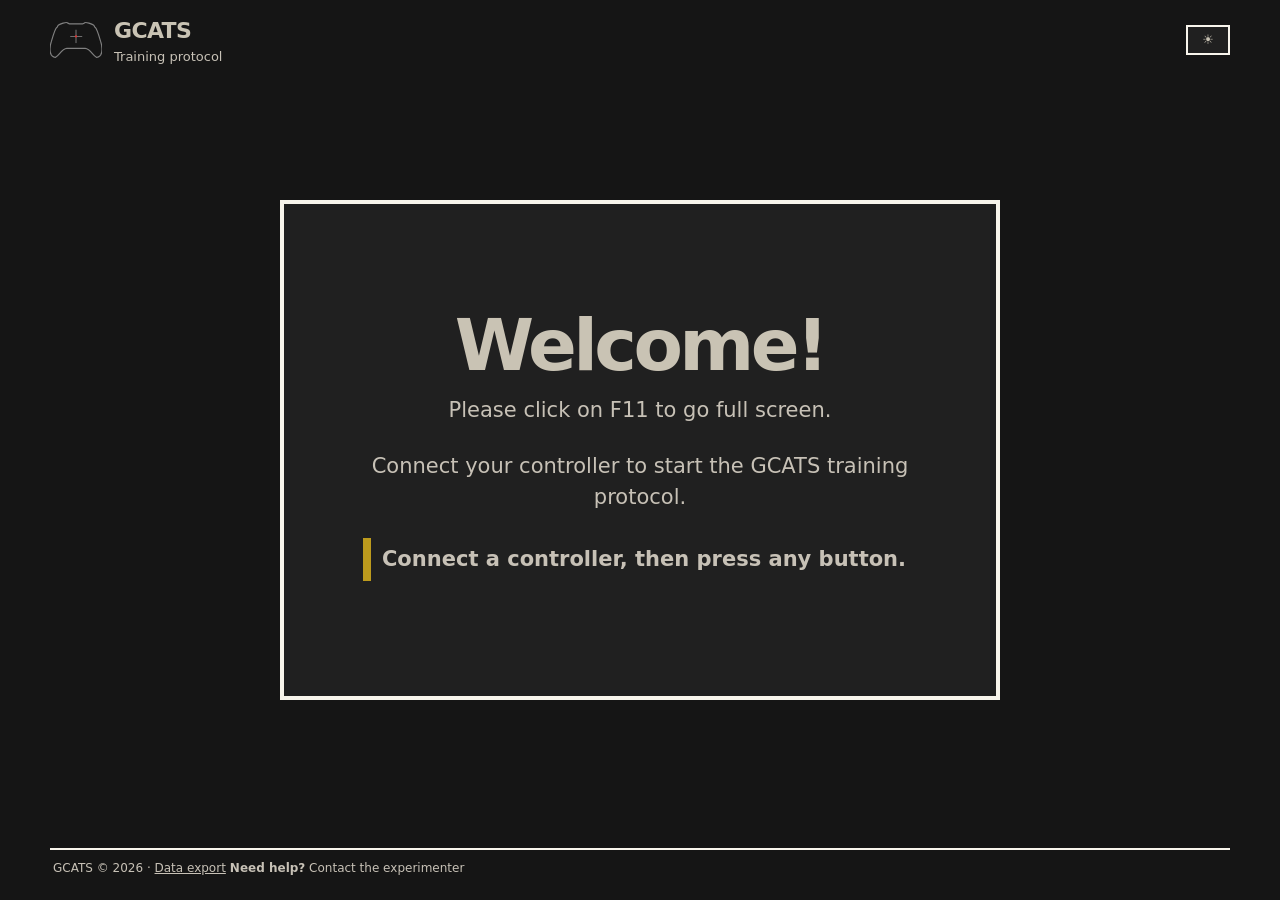
==== commit 144557a2: "Cleanup footer Updated footer section to include a table layout and changed the copyright notice." ====
--- a/index.html
+++ b/index.html
@@ -20,9 +20,17 @@
   <div class="page-shell">
 
     <!-- Footer -->
+    <!-- <footer class="site-footer">
+      <p class="note"><strong>Need help?</strong> Contact the experimenter</p>
+      <div>GCATS © 2026 · <a href="data.html">Data export</a></div>
+    </footer> -->
     <footer class="site-footer">
-      <p class="note"><strong>Need help?</strong> Contact the experimenter</p>
-      <div>Designed by Divya Pathak © 2026 · <a href="data.html">Data export</a></div>
+      <table class="footer-table">
+        <tr>
+          <td>GCATS © 2026 · <a href="data.html">Data export</a></td>
+          <td><strong>Need help?</strong> Contact the experimenter</td>
+        </tr>
+      </table>
     </footer>
 
     <div class="neo-shell">
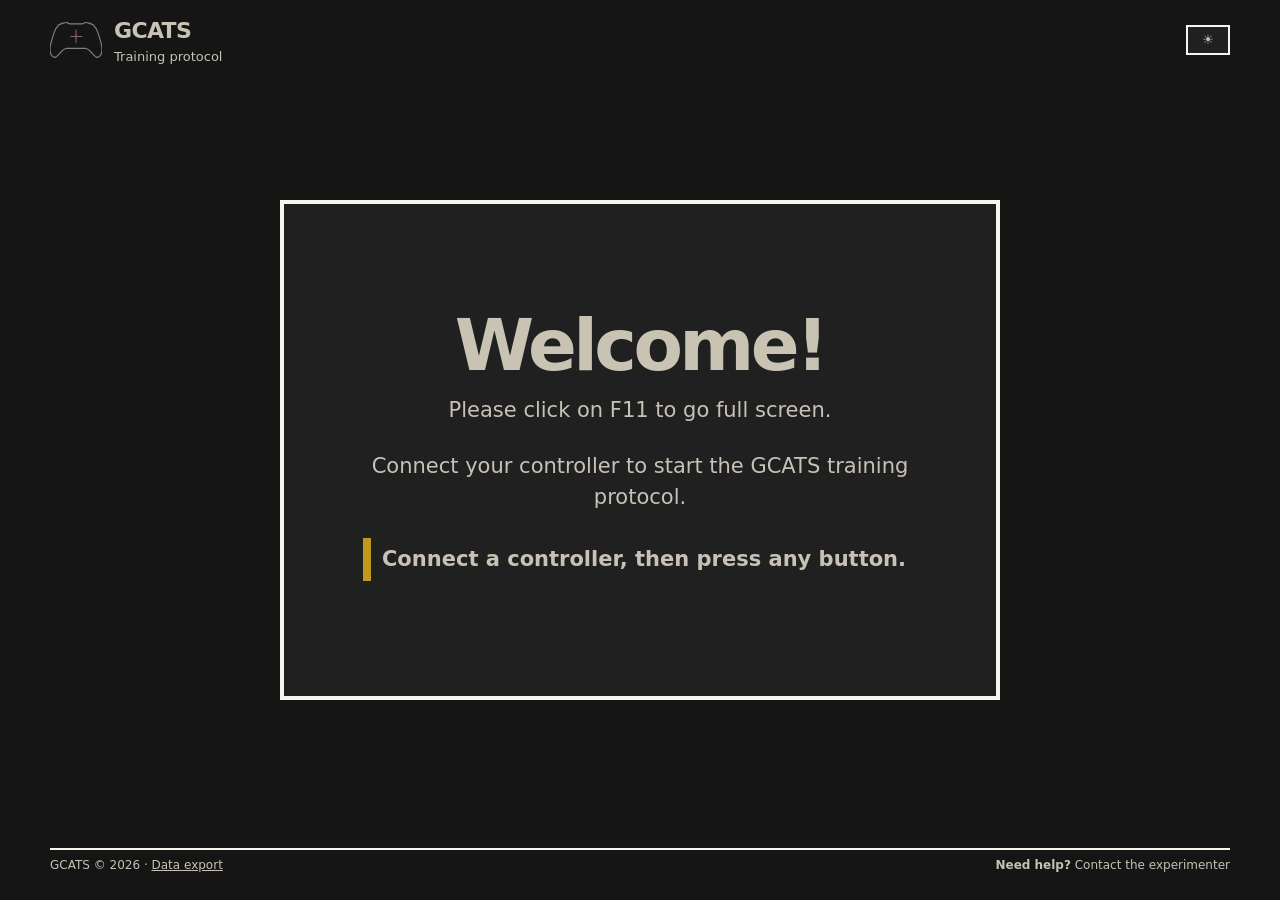
==== commit 8d50c9a8: "Revise comments in index.html for footer and header Updated footer comment and header comment for cl" ====
--- a/index.html
+++ b/index.html
@@ -19,11 +19,7 @@
 
   <div class="page-shell">
 
-    <!-- Footer -->
-    <!-- <footer class="site-footer">
-      <p class="note"><strong>Need help?</strong> Contact the experimenter</p>
-      <div>GCATS © 2026 · <a href="data.html">Data export</a></div>
-    </footer> -->
+    <!--- Footer --->
     <footer class="site-footer">
       <table class="footer-table">
         <tr>
@@ -35,7 +31,7 @@
 
     <div class="neo-shell">
 
-      <!-- Header elements -->
+      <!-- Header -->
       <div class="neo-topbar">
         <div class="brand" aria-label="GCATS Gamepad Training">
           <div class="brand-mark">
--- a/styles.css
+++ b/styles.css
@@ -430,3 +430,12 @@
   .stage-main { grid-template-columns: 1fr; overflow: auto; }
   .checklist-panel, .practice-panel { overflow: visible; }
 }
+
+.footer-table { width: 100%; border-collapse: collapse; }
+.footer-table td { width: 50%; padding: 0; vertical-align: middle; }
+.footer-table td:last-child { text-align: right; }
+
+@media (max-width: 600px) {
+  .footer-table td { display: block; width: 100%; }
+  .footer-table td:last-child { text-align: left; }
+}
